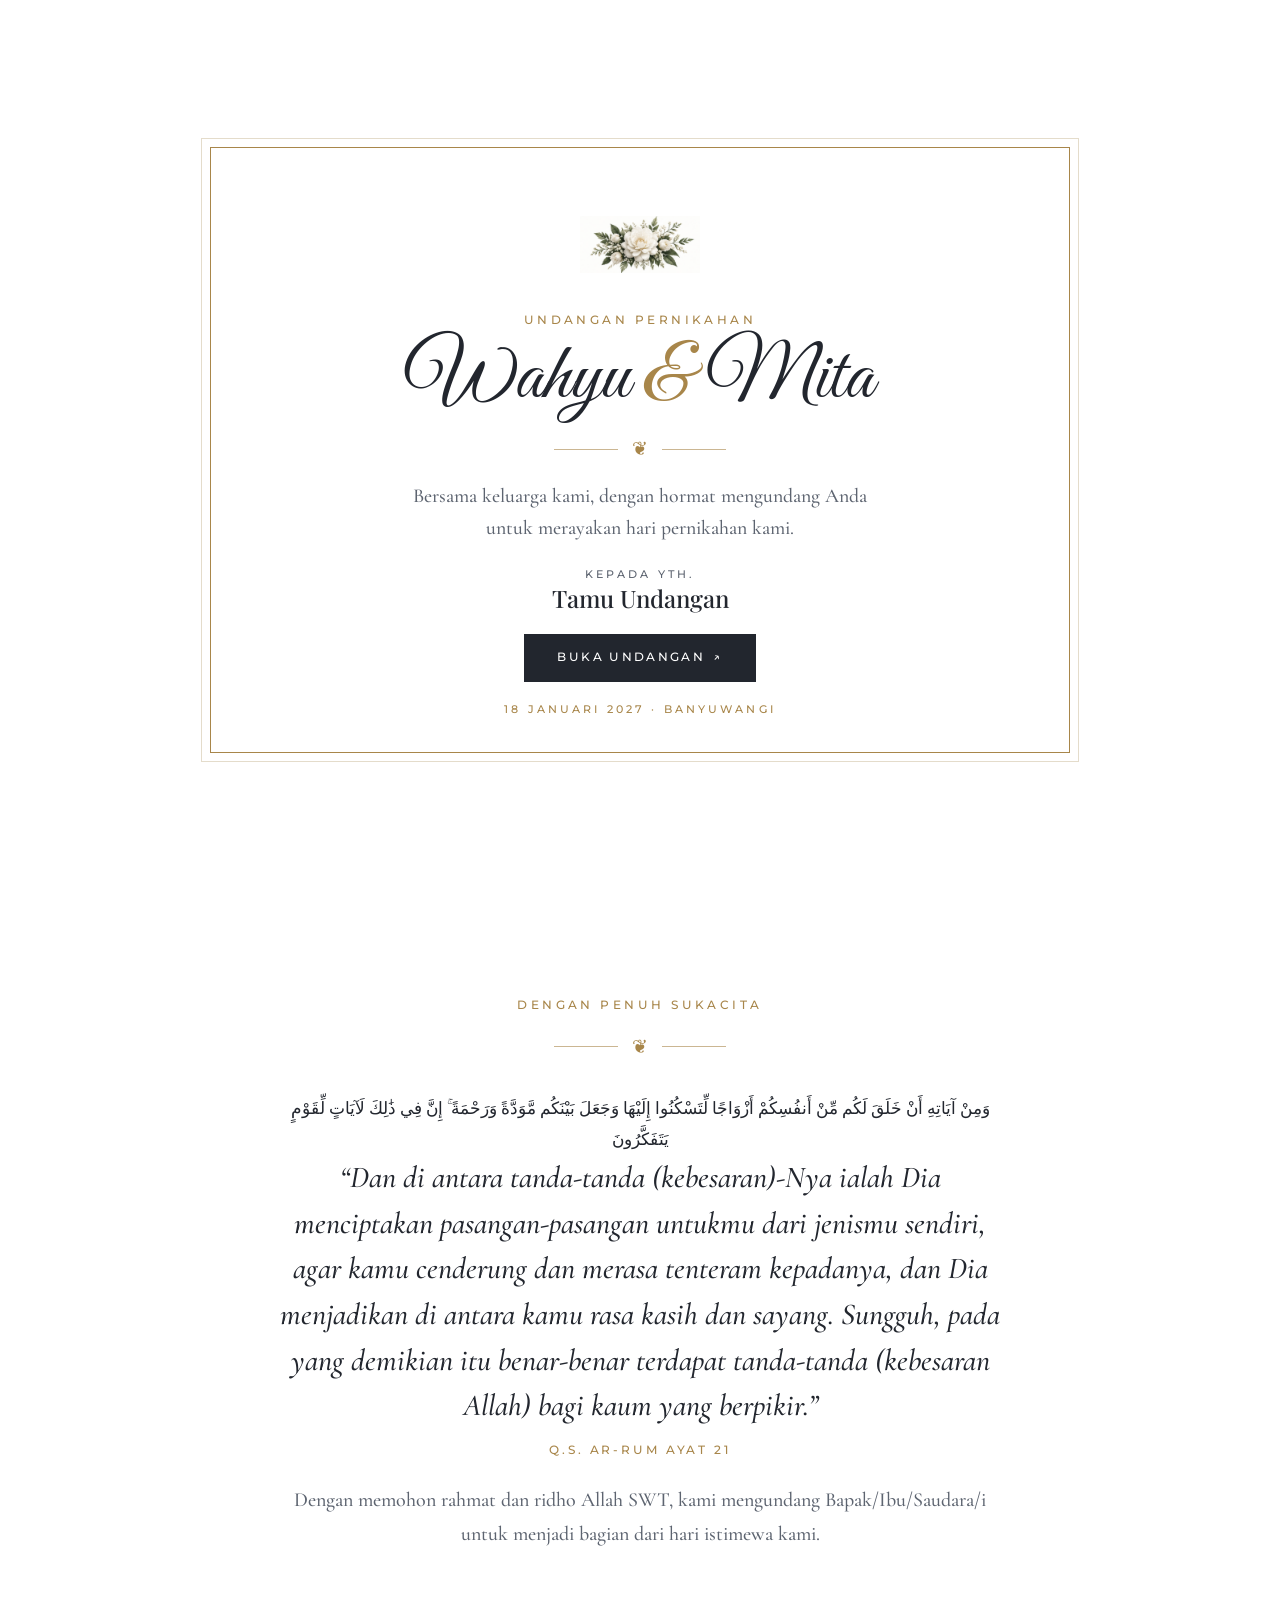
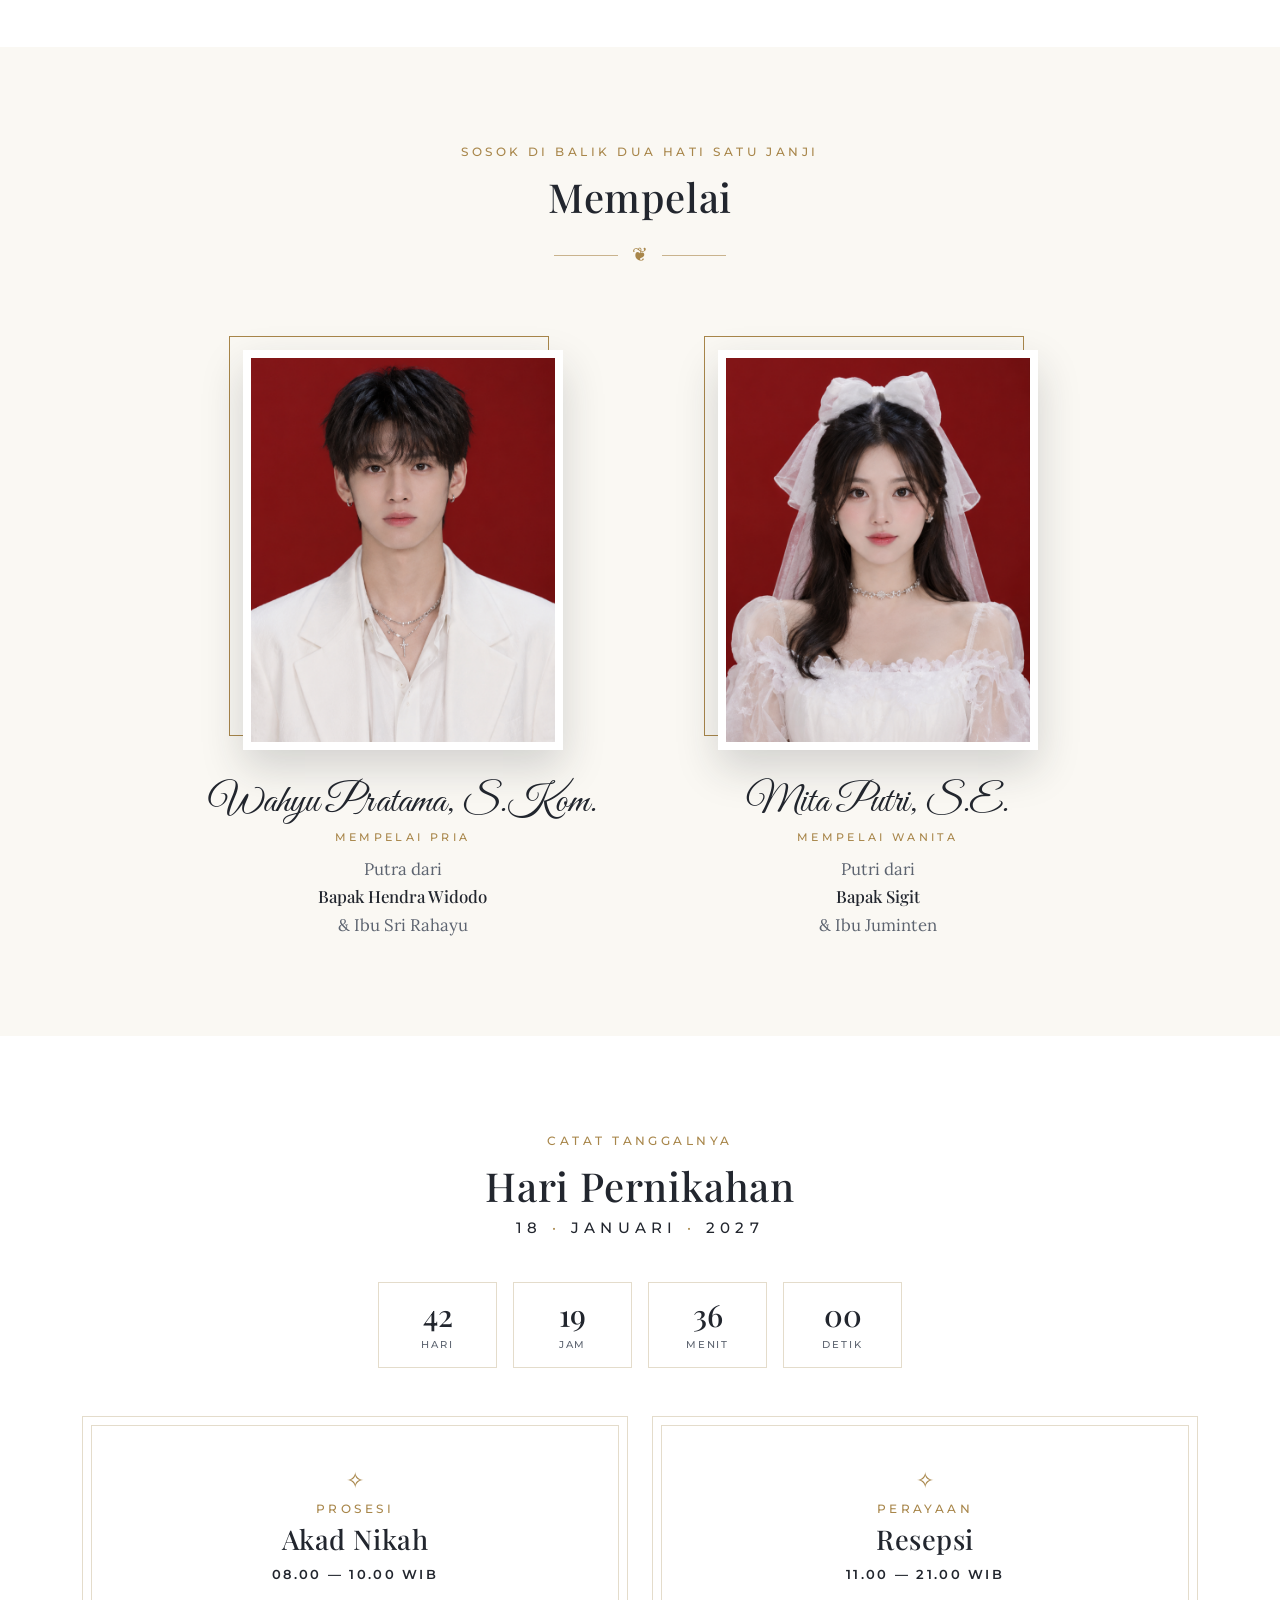
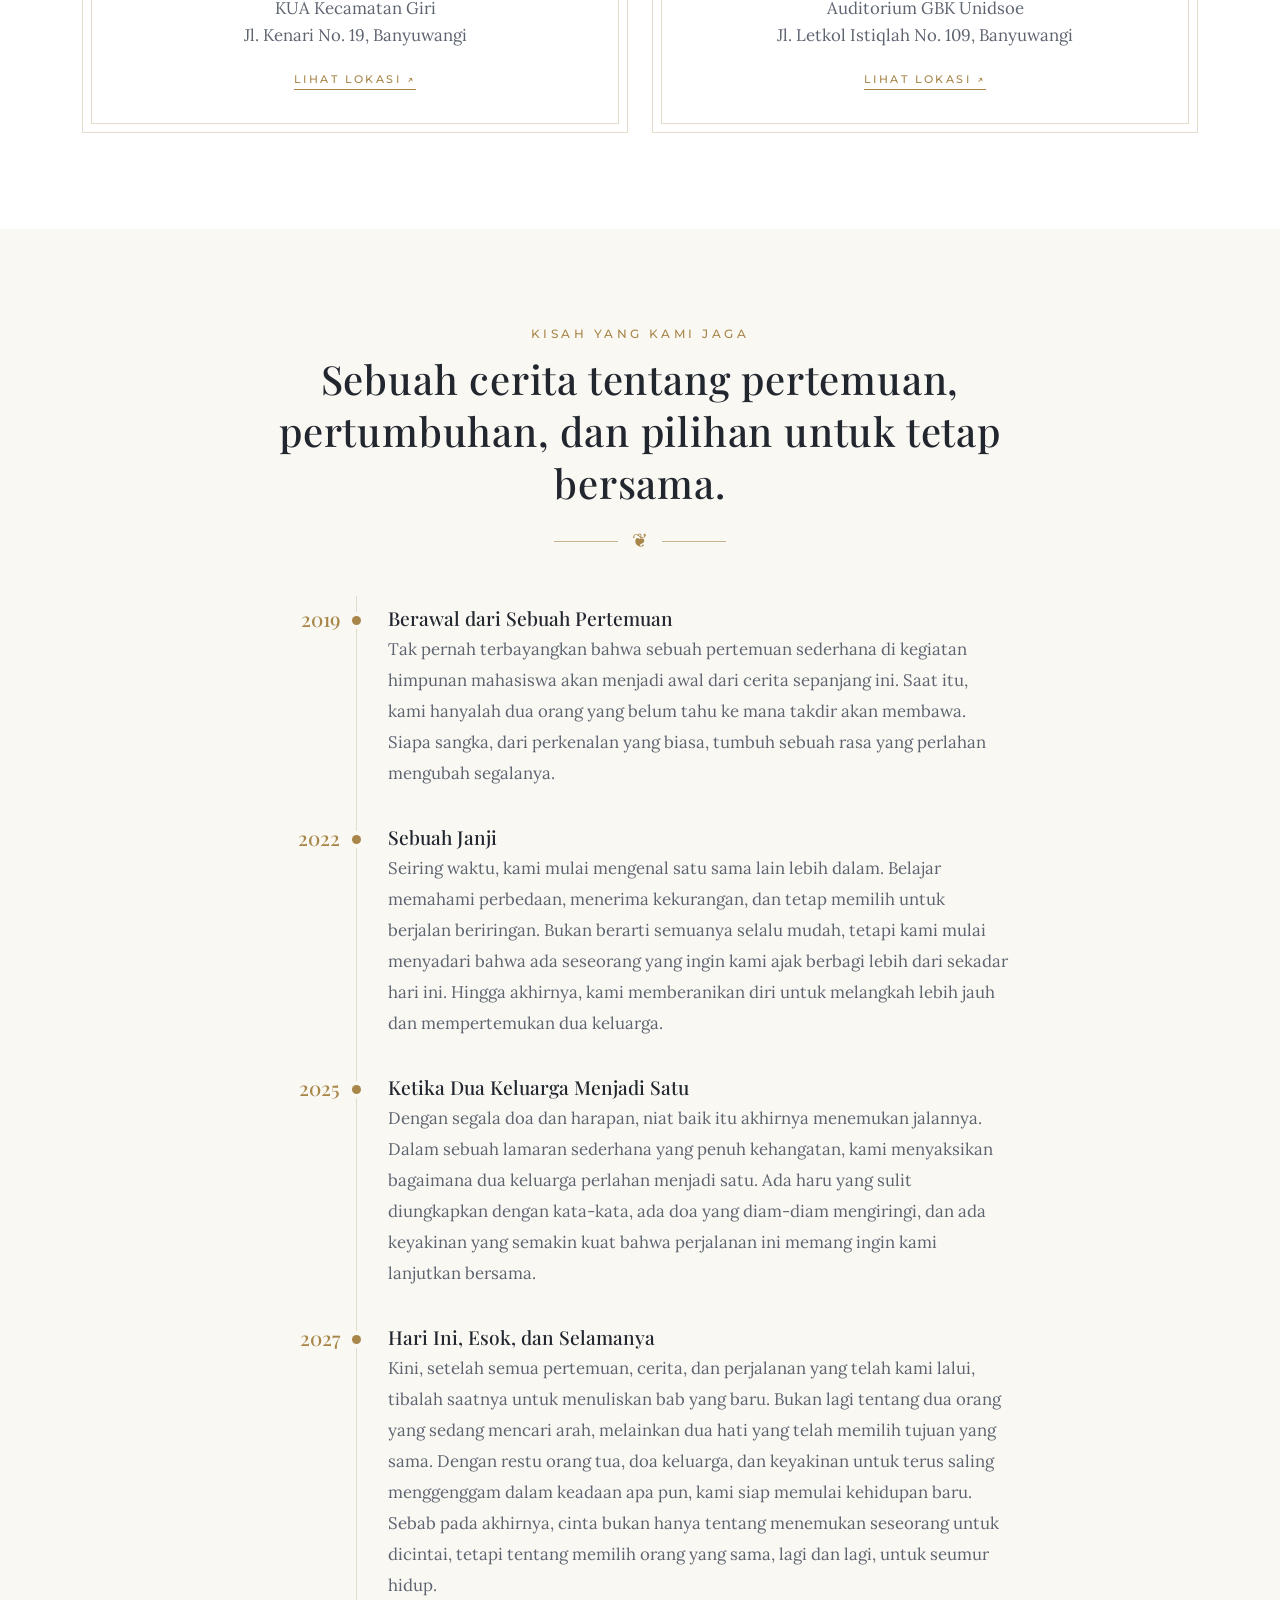
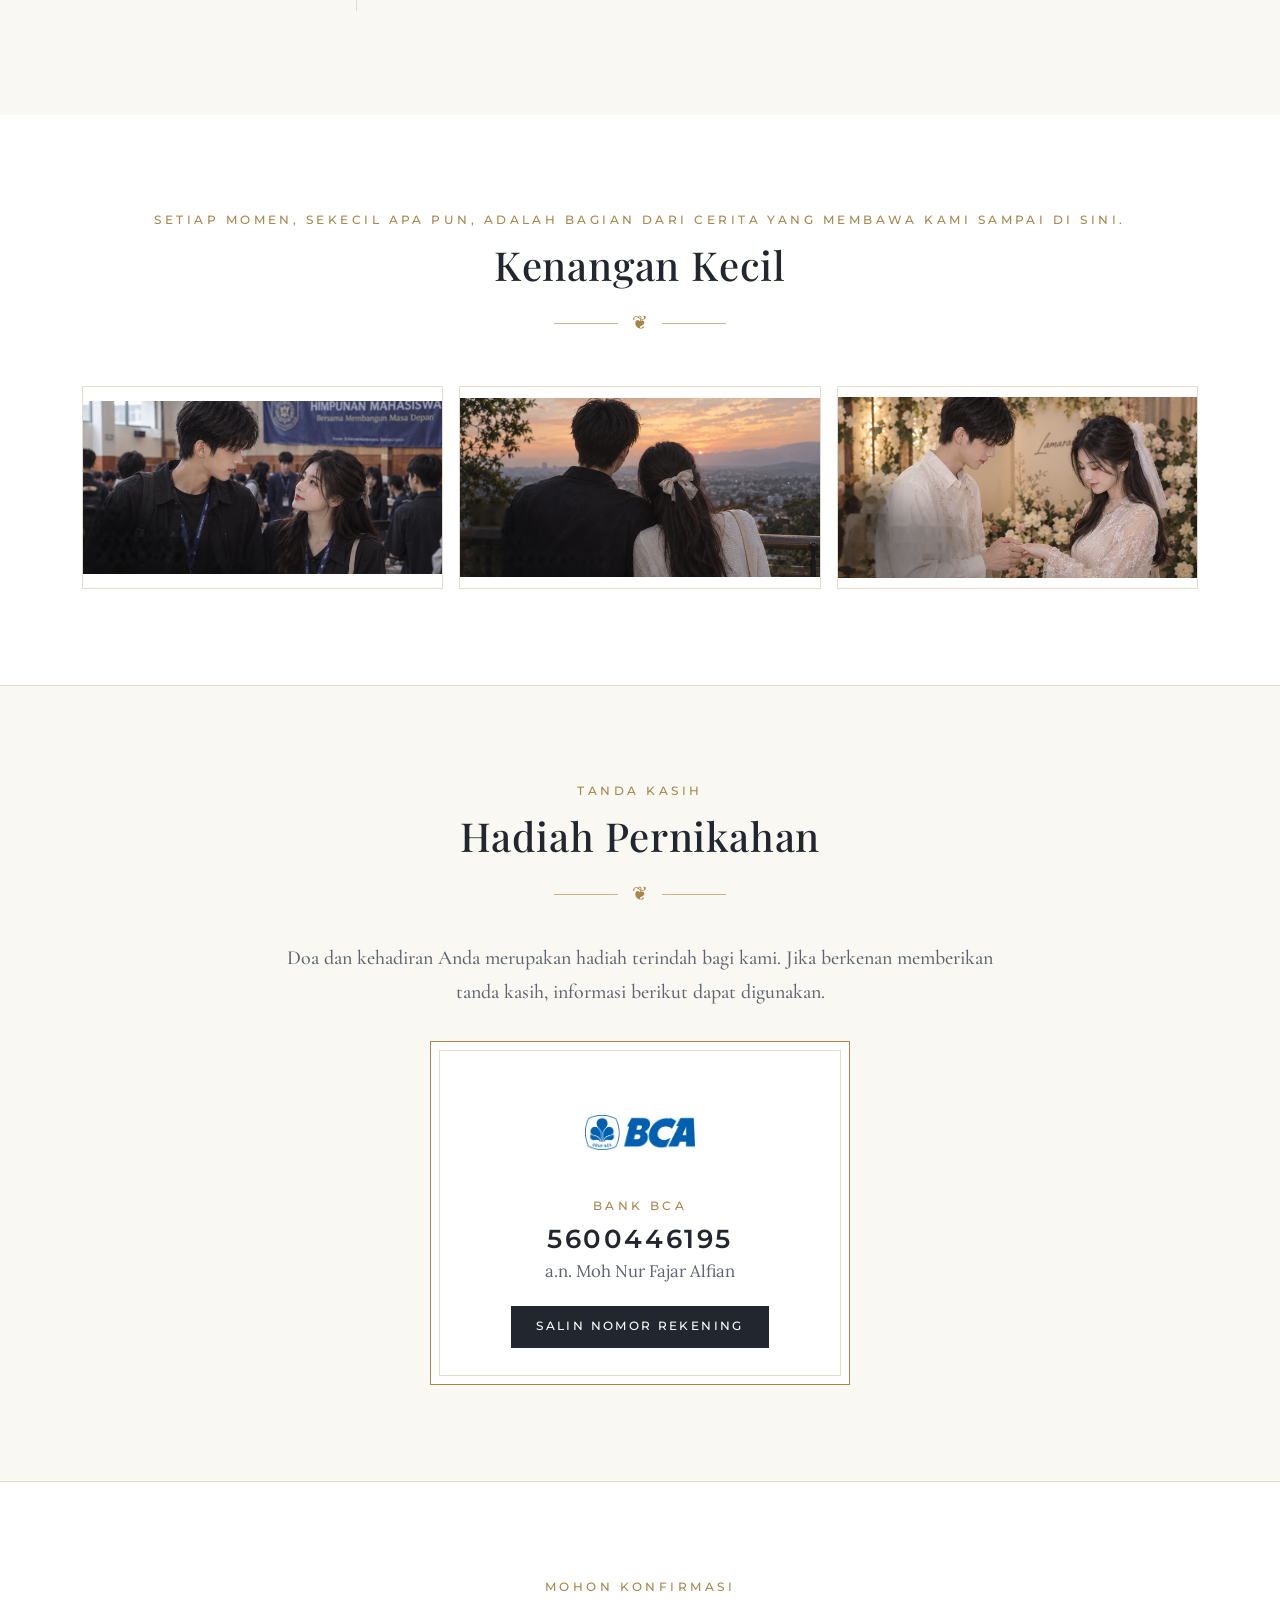
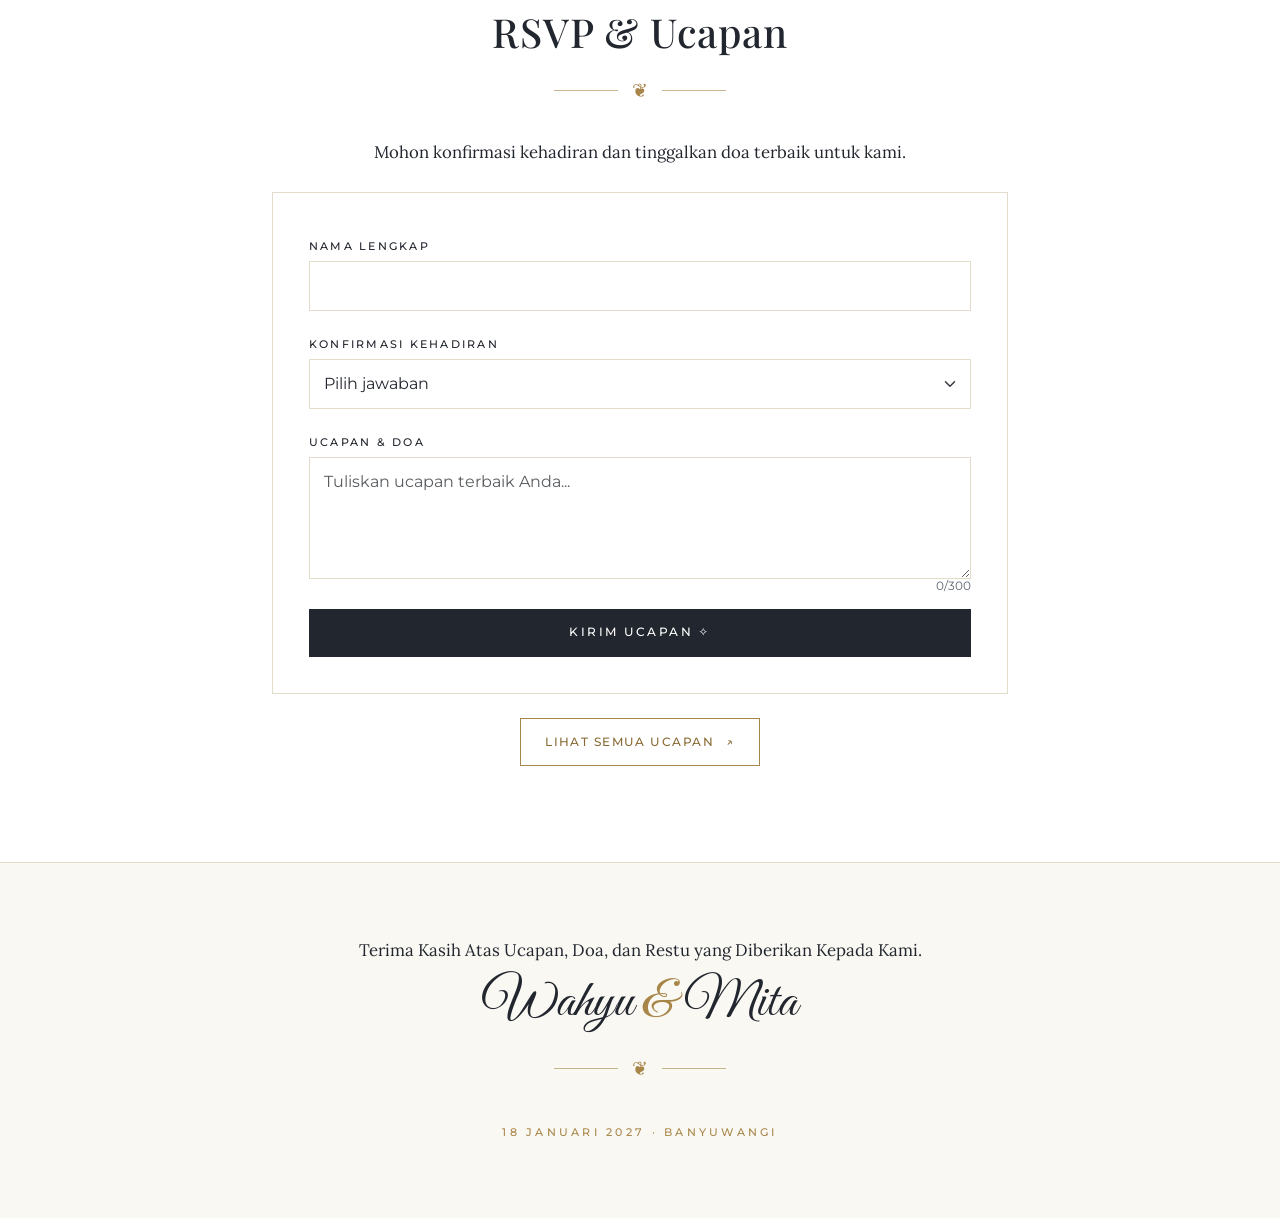
==== index.html @ 5e2cc5a4 "Add files via upload" ====
<!doctype html>
<html lang="id">
<head>
  <meta charset="utf-8">
  <meta name="viewport" content="width=device-width, initial-scale=1">
  <meta name="theme-color" content="#ffffff">
  <title>Wahyu &amp; Mita — Undangan Pernikahan</title>
  <meta name="description" content="Undangan pernikahan Wahyu dan Mita, 18 Januari 2027 di Banyuwangi. Dengan sentuhan klasik yang hangat.">
  <meta property="og:type" content="website">
  <meta property="og:title" content="Wahyu &amp; Mita — Undangan Pernikahan">
  <meta property="og:description" content="Kami mengundang Anda untuk merayakan hari pernikahan kami pada 18 Januari 2027.">
  <meta property="og:image" content="assets/logo-wm.jpg">
  <link rel="icon" href="assets/logo-wm.jpg">
  <link href="https://cdn.jsdelivr.net/npm/bootstrap@5.3.3/dist/css/bootstrap.min.css" rel="stylesheet">
  <link rel="stylesheet" href="css/style.css">
</head>

<body class="is-locked" data-bs-spy="scroll" data-bs-target="#mainNav" data-bs-root-margin="-45% 0px -50% 0px" data-bs-smooth-scroll="true" tabindex="0">
  <section id="cover" class="cover" aria-label="Sampul undangan">
    <div class="cover-frame">
      <img class="logo logo-lg" src="assets/bunga.png" alt="Logo Wahyu &amp; Mita" width="200" height="200">
      <p class="eyebrow">Undangan Pernikahan</p>
      <h1 class="names cover-names">Wahyu <span>&amp;</span> Mita</h1>
      <div class="ornament" aria-hidden="true"><span></span>❦<span></span></div>
      <p class="cover-copy">Bersama keluarga kami, dengan hormat mengundang Anda<br>untuk merayakan hari pernikahan kami.</p>
      <p class="guest-label">Kepada Yth.</p>
      <p id="guestName" class="guest-name">Tamu Undangan</p>
      <button id="openBtn" class="btn btn-wm" type="button">Buka Undangan <span aria-hidden="true">↗</span></button>
      <p class="cover-date">18 JANUARI 2027 · BANYUWANGI</p>
    </div>
  </section>

  <nav id="mainNav" class="navbar navbar-expand-lg fixed-top wm-nav" aria-label="Navigasi utama">
    <div class="container">
      <a class="navbar-brand" href="#hero" aria-label="Kembali ke atas">
        <img class="logo logo-sm" src="assets/logo-wm.jpg" alt="Logo WM" width="48" height="48">
      </a>
      <button class="navbar-toggler" type="button" data-bs-toggle="collapse" data-bs-target="#navLinks" aria-controls="navLinks" aria-expanded="false" aria-label="Buka navigasi">
        <span class="navbar-toggler-icon"></span>
      </button>
      <div id="navLinks" class="collapse navbar-collapse">
        <ul class="navbar-nav ms-auto">
          <li class="nav-item"><a class="nav-link" href="#couple">Mempelai</a></li>
          <li class="nav-item"><a class="nav-link" href="#details">Acara</a></li>
          <li class="nav-item"><a class="nav-link" href="#story">Kisah Kami</a></li>
          <li class="nav-item"><a class="nav-link" href="#gallery">Galeri</a></li>
          <li class="nav-item"><a class="nav-link" href="#gift">Hadiah</a></li>
          <li class="nav-item"><a class="nav-link" href="#rsvp">RSVP & Ucapan</a></li>
        </ul>
      </div>
    </div>
  </nav>

  <header id="hero" class="hero">
    <div class="container text-center hero-inner">
      <img class="logo logo-lg" src="assets/bunga.png" alt="Logo Wahyu &amp; Mita" width="200" height="200">
      <p class="eyebrow mt-3">Undangan Pernikahan</p>
      <h1 class="names hero-names">Wahyu  <span>&amp;</span>    Mita</h1>
      <p class="hero-sub">Dua hati satu janji saling menjaga sampai akhir nanti.</p>
      <p class="hero-date">SENIN, 18 JANUARI 2027 <span>·</span> BANYUWANGI, JAWA TIMUR</p>
      <a class="btn btn-wm-outline" href="#details">Lihat Detail Acara</a>
    </div>
  </header>

  <main>
    <section class="section text-center" aria-labelledby="introTitle">
      <div class="container container-narrow reveal">
        <p id="introTitle" class="eyebrow">Dengan Penuh Sukacita</p>
        <div class="ornament" aria-hidden="true"><span></span>❦<span></span></div>
        <p class="quote-ar" lang="ar" dir="rtl">وَمِنْ آيَاتِهِ أَنْ خَلَقَ لَكُم مِّنْ أَنفُسِكُمْ أَزْوَاجًا لِّتَسْكُنُوا إِلَيْهَا وَجَعَلَ بَيْنَكُم مَّوَدَّةً وَرَحْمَةً ۚ إِنَّ فِي ذَٰلِكَ لَآيَاتٍ لِّقَوْمٍ يَتَفَكَّرُونَ</p>
        <blockquote class="quote quote-long">“Dan di antara tanda-tanda (kebesaran)-Nya ialah Dia menciptakan pasangan-pasangan untukmu dari jenismu sendiri, agar kamu cenderung dan merasa tenteram kepadanya, dan Dia menjadikan di antara kamu rasa kasih dan sayang. Sungguh, pada yang demikian itu benar-benar terdapat tanda-tanda (kebesaran Allah) bagi kaum yang berpikir.”</blockquote>
        <p class="quote-ref">Q.S. AR-RUM AYAT 21</p>
        <p class="intro-copy">Dengan memohon rahmat dan ridho Allah SWT, kami mengundang Bapak/Ibu/Saudara/i untuk menjadi bagian dari hari istimewa kami.</p>
      </div>
    </section>

    <section id="couple" class="section section-paper text-center">
      <div class="container reveal">
        <p class="eyebrow">Sosok di Balik Dua Hati Satu Janji</p>
        <h2 class="title">Mempelai</h2>
        <div class="ornament" aria-hidden="true"><span></span>❦<span></span></div>

        <div class="row justify-content-center align-items-center gy-5 mt-2">
          <div class="col-12 col-md-5">
            <figure class="portrait-wrap">
              <img class="portrait" src="assets/wahyu.png" alt="Foto Wahyu Pratama, mempelai pria" loading="lazy" width="320" height="400">
            </figure>
            <h3 class="names person-name">Wahyu Pratama, S.Kom.</h3>
            <p class="person-role">MEMPELAI PRIA</p>
            <p class="family">Putra dari<br><strong>Bapak Hendra Widodo</strong><br>&amp; Ibu Sri Rahayu</p>
          </div>

          <div class="col-12 col-md-5">
            <figure class="portrait-wrap">
              <img class="portrait" src="assets/mita.png" alt="Foto Mita Putri, mempelai wanita" loading="lazy" width="320" height="400">
            </figure>
            <h3 class="names person-name">Mita Putri, S.E.</h3>
            <p class="person-role">MEMPELAI WANITA</p>
            <p class="family">Putri dari<br><strong>Bapak Sigit</strong><br>&amp; Ibu Juminten</p>
          </div>
        </div>
      </div>
    </section>

    <section id="details" class="section text-center">
      <div class="container reveal">
        <p class="eyebrow">Catat Tanggalnya</p>
        <h2 class="title">Hari Pernikahan</h2>
        <p class="date-display">18 <span>·</span> JANUARI <span>·</span> 2027</p>

        <div class="row row-cols-4 g-2 g-md-3 countdown justify-content-center" role="timer" aria-label="Hitung mundur menuju acara">
          <div class="col"><div class="count-box"><b id="d">00</b><small>HARI</small></div></div>
          <div class="col"><div class="count-box"><b id="h">00</b><small>JAM</small></div></div>
          <div class="col"><div class="count-box"><b id="m">00</b><small>MENIT</small></div></div>
          <div class="col"><div class="count-box"><b id="s">00</b><small>DETIK</small></div></div>
        </div>
        <p id="countdownMsg" class="count-msg" hidden>Hari bahagia telah tiba ✧</p>

        <div class="row g-4 justify-content-center mt-4">
          <div class="col-12 col-md-6">
            <article class="card h-100 event-card">
              <div class="card-body d-flex flex-column align-items-center">
                <div class="event-icon" aria-hidden="true">✧</div>
                <p class="eyebrow">Prosesi</p>
                <h3 class="event-title">Akad Nikah</h3>
                <p class="event-time">08.00 — 10.00 WIB</p>
                <p class="event-place">KUA Kecamatan Giri<br>Jl. Kenari No. 19, Banyuwangi</p>
                <a class="text-link mt-auto" target="_blank" rel="noopener noreferrer" href="https://www.google.com/maps/search/?api=1&query=KUA+Kecamatan+Giri+Banyuwangi">LIHAT LOKASI ↗</a>
              </div>
            </article>
          </div>
          <div class="col-12 col-md-6">
            <article class="card h-100 event-card">
              <div class="card-body d-flex flex-column align-items-center">
                <div class="event-icon" aria-hidden="true">✧</div>
                <p class="eyebrow">Perayaan</p>
                <h3 class="event-title">Resepsi</h3>
                <p class="event-time">11.00 — 21.00 WIB</p>
                <p class="event-place">Auditorium GBK Unidsoe<br>Jl. Letkol Istiqlah No. 109, Banyuwangi</p>
                <a class="text-link mt-auto" target="_blank" rel="noopener noreferrer" href="https://www.google.com/maps/search/?api=1&query=Auditorium+GBK+Unidsoe+Banyuwangi">LIHAT LOKASI ↗</a>
              </div>
            </article>
          </div>
        </div>
      </div>
    </section>

    <section id="story" class="section section-paper">
      <div class="container container-narrow reveal">
        <div class="text-center">
          <p class="eyebrow">Kisah yang Kami Jaga</p>
          <h2 class="title">Sebuah cerita tentang pertemuan, pertumbuhan, dan pilihan untuk tetap bersama.</h2>
          <div class="ornament" aria-hidden="true"><span></span>❦<span></span></div>
        </div>
        <ol class="story-line list-unstyled">
          <li class="story-item"><span class="story-year">2019</span><div><h3>Berawal dari Sebuah Pertemuan</h3><p>Tak pernah terbayangkan bahwa sebuah pertemuan sederhana di kegiatan himpunan mahasiswa akan menjadi awal
                                                                                                        dari cerita sepanjang ini. Saat itu, kami hanyalah dua orang yang belum tahu ke mana takdir akan membawa. 
                                                                                                        Siapa sangka, dari perkenalan yang biasa, tumbuh sebuah rasa yang perlahan mengubah segalanya.</p></div></li>
          <li class="story-item"><span class="story-year">2022</span><div><h3>Sebuah Janji</h3><p>Seiring waktu, kami mulai mengenal satu sama lain lebih dalam. Belajar memahami perbedaan, menerima kekurangan, dan tetap
                                                                                                        memilih untuk berjalan beriringan. Bukan berarti semuanya selalu mudah, tetapi kami mulai menyadari bahwa ada
                                                                                                        seseorang yang ingin kami ajak berbagi lebih dari sekadar hari ini. Hingga akhirnya, kami memberanikan diri untuk
                                                                                                        melangkah lebih jauh dan mempertemukan dua keluarga.</p></div></li>
          <li class="story-item"><span class="story-year">2025</span><div><h3>Ketika Dua Keluarga Menjadi Satu</h3><p>Dengan segala doa dan harapan, niat baik itu akhirnya menemukan jalannya. Dalam sebuah lamaran sederhana yang
                                                                                                        penuh kehangatan, kami menyaksikan bagaimana dua keluarga perlahan menjadi satu. Ada haru yang sulit diungkapkan dengan
                                                                                                        kata-kata, ada doa yang diam-diam mengiringi, dan ada keyakinan yang semakin kuat bahwa perjalanan ini memang ingin kami lanjutkan bersama.</p></div></li>
          <li class="story-item"><span class="story-year">2027</span><div><h3>Hari Ini, Esok, dan Selamanya</h3><p>Kini, setelah semua pertemuan, cerita, dan perjalanan yang telah kami lalui, tibalah saatnya untuk menuliskan bab yang baru.
                                                                                                        Bukan lagi tentang dua orang yang sedang mencari arah, melainkan dua hati yang telah memilih tujuan yang sama. Dengan restu
                                                                                                        orang tua, doa keluarga, dan keyakinan untuk terus saling menggenggam dalam keadaan apa pun, kami siap memulai kehidupan baru.
                                                                                                        Sebab pada akhirnya, cinta bukan hanya tentang menemukan seseorang untuk dicintai, tetapi tentang memilih orang yang sama, lagi dan lagi,
                                                                                                        untuk seumur hidup.</p></div></li>
        </ol>
      </div>
    </section>

    <section id="gallery" class="section text-center">
      <div class="container reveal">
        <p class="eyebrow">Setiap momen, sekecil apa pun, adalah bagian dari cerita yang membawa kami sampai di sini.</p>
        <h2 class="title">Kenangan Kecil</h2>
        <div class="ornament" aria-hidden="true"><span></span>❦<span></span></div>
        <div class="row g-3 mt-2">
          <div class="col-6 col-md-4">
            <button class="gallery-item" type="button" data-full="assets/galeri-1.jpg" data-alt="Awal pertemuan">
              <img src="assets/pertemuan.png" alt="Awal pertemuan" loading="lazy" width="400" height="500">
            </button>
          </div>
          <div class="col-6 col-md-4">
            <button class="gallery-item" type="button" data-full="assets/galeri-2.jpg" data-alt="Satu janji">
              <img src="assets/janji.png" alt="Satu janji" loading="lazy" width="400" height="500">
            </button>
          </div>
          <div class="col-12 col-md-4">
            <button class="gallery-item gallery-wide" type="button" data-full="assets/galeri-3.jpg" data-alt="Pernikahan">
              <img src="assets/pernikahan.png" alt="Pernikahan" loading="lazy" width="400" height="500">
            </button>
          </div>
        </div>
      </div>
    </section>

    <section id="gift" class="section section-paper section-bordered text-center">
      <div class="container container-narrow reveal">
        <p class="eyebrow">Tanda Kasih</p>
        <h2 class="title">Hadiah Pernikahan</h2>
        <div class="ornament" aria-hidden="true"><span></span>❦<span></span></div>
        <p class="gift-copy">Doa dan kehadiran Anda merupakan hadiah terindah bagi kami. Jika berkenan memberikan tanda kasih, informasi berikut dapat digunakan.</p>
        <div class="gift-card">
          <img class="logo logo-md" src="assets/logobca.webp" alt="" width="110" height="110">
          <p class="eyebrow">BANK BCA</p>
          <p class="account-number" id="rek">5600446195</p>
          <p class="account-owner">a.n. Moh Nur Fajar Alfian</p>
          <button class="btn btn-wm btn-sm" id="copyBtn" type="button">Salin Nomor Rekening</button>
        </div>
      </div>
    </section>

    <section id="rsvp" class="section">
      <div class="container container-narrow reveal">
        <div class="text-center">
          <p class="eyebrow">Mohon Konfirmasi</p>
          <h2 class="title">RSVP <span>&amp;</span> Ucapan</h2>
          <div class="ornament" aria-hidden="true"><span></span>❦<span></span></div>
          <p>Mohon konfirmasi kehadiran dan tinggalkan doa terbaik untuk kami.</p>
        </div>

        <form id="rsvpForm" class="rsvp-form needs-validation mt-4" novalidate>
          <div class="mb-3">
            <label for="nama" class="form-label">Nama lengkap</label>
            <input type="text" id="nama" class="form-control" required maxlength="60" autocomplete="name">
            <div class="invalid-feedback">Nama wajib diisi.</div>
          </div>
          <div class="mb-3">
            <label for="hadir" class="form-label">Konfirmasi kehadiran</label>
            <select id="hadir" class="form-select" required>
              <option value="">Pilih jawaban</option>
              <option>Hadir</option>
              <option>Belum dapat hadir</option>
            </select>
            <div class="invalid-feedback">Silakan pilih konfirmasi kehadiran.</div>
          </div>
          <div class="mb-3">
            <label for="pesan" class="form-label">Ucapan &amp; doa</label>
            <textarea id="pesan" class="form-control" rows="4" required maxlength="300" placeholder="Tuliskan ucapan terbaik Anda..."></textarea>
            <div class="d-flex justify-content-between">
              <div class="invalid-feedback">Ucapan wajib diisi.</div>
              <small class="char-count ms-auto"><span id="charNow">0</span>/300</small>
            </div>
          </div>
          <button class="btn btn-wm w-100" type="submit">Kirim Ucapan ✧</button>
        </form>
        <div class="text-center mt-4">
          <a href="ucapan.html" class="guestbook-link">
            Lihat Semua Ucapan <span aria-hidden="true">↗</span>
          </a>
        </div>
      </div>
    </section>
  </main>

  <footer class="site-footer text-center">
    <p>Terima Kasih Atas Ucapan, Doa, dan Restu yang Diberikan Kepada Kami.</p>
    <h2 class="names footer-names">Wahyu  <span>&amp;</span> Mita</h2>
    <div class="ornament" aria-hidden="true"><span></span>❦<span></span></div>
    <small>18 JANUARI 2027 · BANYUWANGI</small>
  </footer>

  <div class="modal fade" id="lightbox" tabindex="-1" aria-label="Pratinjau foto" aria-hidden="true">
    <div class="modal-dialog modal-dialog-centered modal-lg">
      <div class="modal-content lightbox-content">
        <button type="button" class="btn-close btn-close-white lightbox-close" data-bs-dismiss="modal" aria-label="Tutup"></button>
        <img id="lightboxImg" src="" alt="">
      </div>
    </div>
  </div>

  <div class="toast-container position-fixed bottom-0 start-50 translate-middle-x p-3">
    <div id="toast" class="toast wm-toast" role="status" aria-live="polite" aria-atomic="true">
      <div class="toast-body text-center" id="toastMsg"></div>
    </div>
  </div>

  <button id="musicBtn" class="music-button" type="button" aria-label="Putar atau jeda musik" hidden>♫</button>
  <audio id="bgm" loop preload="none" src="assets/musicc.mp3"></audio>

  <script src="https://cdn.jsdelivr.net/npm/bootstrap@5.3.3/dist/js/bootstrap.bundle.min.js"></script>
  <script src="js/script.js"></script>
</body>
</html>
---- css/style.css ----
@import url('https://fonts.googleapis.com/css2?family=Cormorant+Garamond:ital,wght@0,400;0,500;1,500&family=Great+Vibes&family=Lora:ital,wght@0,400;0,500;1,500&family=Montserrat:wght@400;500;600&family=Playfair+Display:wght@400;500;600&display=swap');

:root {
  --wm-ink: #22262e;
  --wm-muted: #5d6470;
  --wm-gold: #a8864a;
  --wm-gold-dark: #8a6b36;
  --wm-paper: #faf8f3;
  --wm-line: #e4dccb;

  --font-name: 'Great Vibes', 'Snell Roundhand', 'Apple Chancery', 'Brush Script MT', cursive;      
  --font-display: 'Playfair Display', Georgia, serif;          
  --font-accent: 'Cormorant Garamond', Georgia, serif;         
  --font-body: 'Lora', Georgia, 'Times New Roman', serif;        
  --font-label: 'Montserrat', system-ui, sans-serif;             

  --nav-h: 68px;

  --bs-body-font-family: var(--font-body);
  --bs-body-font-size: 1.05rem;
  --bs-body-line-height: 1.85;
  --bs-body-color: var(--wm-ink);
  --bs-body-bg: #fff;
  --bs-border-color: var(--wm-line);
  --bs-link-color: var(--wm-gold-dark);
  --bs-link-hover-color: var(--wm-ink);
}

html { scroll-padding-top: var(--nav-h); -webkit-text-size-adjust: 100%; }
body.is-locked { overflow: hidden; }
img { max-width: 100%; height: auto; }
h1, h2, h3, p { margin-bottom: 0; }
:focus-visible { outline: 2px solid var(--wm-gold); outline-offset: 3px; }

.container-narrow { max-width: 760px; }
.section { padding: 6rem 0; }
.section-paper { background: var(--wm-paper); }
.section-bordered { border-top: 1px solid var(--wm-line); border-bottom: 1px solid var(--wm-line); }

.eyebrow {
  font: 500 .72rem/1.6 var(--font-label);
  letter-spacing: .3em;
  text-transform: uppercase;
  color: var(--wm-gold);
}
.names { font-family: var(--font-name); font-weight: 400; line-height: 1.2; letter-spacing: 0; }
.names span { color: var(--wm-gold); }
.title {
  font: 500 clamp(1.8rem, 4.4vw, 2.5rem)/1.3 var(--font-display);
  letter-spacing: .02em;
  color: var(--wm-ink);
  margin: .6rem 0 .4rem;
}
.quote {
  font: italic 500 clamp(1.45rem, 3.4vw, 1.9rem)/1.5 var(--font-accent);
  color: var(--wm-ink);
  margin: 0;
}
.quote-ref { margin-top: .9rem; font: 500 .72rem var(--font-label); letter-spacing: .25em; color: var(--wm-gold); }
.intro-copy, .gift-copy { font: 500 1.25rem/1.7 var(--font-accent); color: var(--wm-muted); margin-top: 1.6rem; }
.gift-copy { margin-top: 0; }
.note, .form-note { margin-top: 1.25rem; font: 400 .76rem/1.7 var(--font-label); color: var(--wm-muted); }

.ornament { display: flex; align-items: center; justify-content: center; gap: 14px; margin: .9rem auto 1.8rem; color: var(--wm-gold); font-size: 1.2rem; }
.ornament span { width: 64px; height: 1px; background: currentColor; opacity: .6; }

.logo { display: inline-block; mix-blend-mode: multiply; object-fit: contain; }
.logo-sm { width: 48px; height: 48px; }
.logo-md { width: 110px; height: 110px; margin-bottom: .6rem; }
.logo-lg { width: 150px; height: 150px; }

.btn-wm, .btn-wm-outline {
  --bs-btn-padding-x: 2rem;
  --bs-btn-border-radius: 0;
  --bs-btn-focus-shadow-rgb: 168, 134, 74;
  min-height: 48px;
  display: inline-flex; align-items: center; justify-content: center; gap: .5rem;
  font: 500 .74rem/1 var(--font-label);
  letter-spacing: .2em;
  text-transform: uppercase;
  transition: background-color .25s, color .25s, border-color .25s;
}
.btn-wm { --bs-btn-color: #fff; --bs-btn-bg: var(--wm-ink); --bs-btn-border-color: var(--wm-ink);
  --bs-btn-hover-color: #fff; --bs-btn-hover-bg: var(--wm-gold); --bs-btn-hover-border-color: var(--wm-gold);
  --bs-btn-active-color: #fff; --bs-btn-active-bg: var(--wm-gold-dark); --bs-btn-active-border-color: var(--wm-gold-dark); }
.btn-wm-outline { --bs-btn-color: var(--wm-ink); --bs-btn-bg: transparent; --bs-btn-border-color: var(--wm-ink);
  --bs-btn-hover-color: #fff; --bs-btn-hover-bg: var(--wm-ink); --bs-btn-hover-border-color: var(--wm-ink);
  --bs-btn-active-color: #fff; --bs-btn-active-bg: var(--wm-ink); --bs-btn-active-border-color: var(--wm-ink); }
.btn-wm.btn-sm { min-height: 42px; --bs-btn-padding-x: 1.5rem; }

.text-link {
  font: 500 .7rem var(--font-label); letter-spacing: .22em; text-decoration: none;
  color: var(--wm-gold); border-bottom: 1px solid var(--wm-gold); padding-bottom: 3px;
  transition: color .2s, border-color .2s;
}
.text-link:hover { color: var(--wm-ink); border-color: var(--wm-ink); }

.cover {
  position: fixed; inset: 0; z-index: 2000;
  display: flex; padding: 1.25rem;
  overflow-y: auto; background: #fff; text-align: center;
  transition: transform .9s cubic-bezier(.7, 0, .2, 1), opacity .9s;
}
.cover.is-hidden { transform: translateY(-100%); opacity: 0; pointer-events: none; }
.cover-frame {
  width: 100%; max-width: 860px; margin: auto;           /* margin:auto = selalu di tengah & tidak terpotong */
  padding: clamp(1.4rem, 4vh, 2.6rem) clamp(1.25rem, 5vw, 3.5rem);
  border: 1px solid var(--wm-gold); outline: 1px solid var(--wm-line); outline-offset: 8px;
}
.cover .logo-lg { width: clamp(84px, 15vh, 120px); height: clamp(84px, 15vh, 120px); margin-bottom: .2rem; }
.cover .eyebrow { margin-top: .2rem; }
.cover-names { font-size: clamp(2.9rem, min(11vw, 12vh), 5rem); margin: .1rem 0; white-space: nowrap; }
.cover .ornament { margin: .3rem auto .8rem; }
.cover-copy { font: 500 clamp(1.05rem, 2.2vh, 1.25rem)/1.65 var(--font-accent); color: var(--wm-muted); max-width: 640px; margin: 0 auto; }
.guest-label { margin-top: clamp(.9rem, 2.4vh, 1.6rem); font: 500 .68rem var(--font-label); letter-spacing: .28em; text-transform: uppercase; color: var(--wm-muted); }
.guest-name { font: 500 clamp(1.25rem, 3vh, 1.5rem)/1.4 var(--font-display); margin: .1rem 0 clamp(.8rem, 2vh, 1.2rem); word-break: break-word; }
.cover-date { margin-top: clamp(.9rem, 2.2vh, 1.4rem); font: 500 .7rem var(--font-label); letter-spacing: .28em; color: var(--wm-gold); }
@media (max-width: 480px) { .cover-names { white-space: normal; } }

.wm-nav {
  --bs-navbar-padding-y: 0;
  height: var(--nav-h);
  background: rgba(255, 255, 255, .96);
  backdrop-filter: blur(8px);
  border-bottom: 1px solid var(--wm-line);
  transition: box-shadow .3s;
}
.wm-nav.is-scrolled { box-shadow: 0 6px 20px rgba(34, 38, 46, .08); }
.wm-nav .container { height: 100%; }
.wm-nav .navbar-toggler { border-color: var(--wm-line); border-radius: 0; padding: .4rem .6rem; }
.wm-nav .navbar-toggler:focus { box-shadow: 0 0 0 .2rem rgba(168, 134, 74, .3); }
.wm-nav .nav-link {
  font: 500 .7rem var(--font-label); letter-spacing: .2em; text-transform: uppercase;
  color: var(--wm-ink); padding: .5rem 1rem; position: relative;
}
.wm-nav .nav-link:hover, .wm-nav .nav-link.active { color: var(--wm-gold); }
@media (min-width: 992px) {
  .wm-nav .nav-link::after { content: ""; position: absolute; left: 1rem; right: 1rem; bottom: .25rem; height: 1px; background: var(--wm-gold); transform: scaleX(0); transition: transform .3s; }
  .wm-nav .nav-link.active::after, .wm-nav .nav-link:hover::after { transform: scaleX(1); }
}
@media (max-width: 991.98px) {
  .wm-nav .navbar-collapse { position: absolute; top: var(--nav-h); left: 0; right: 0; background: #fff; border-bottom: 1px solid var(--wm-line); box-shadow: 0 12px 24px rgba(34, 38, 46, .08); }
  .wm-nav .nav-link { padding: 1rem 1.5rem; border-top: 1px solid var(--wm-line); }
}

.hero {
  position: relative; display: grid; place-items: center; overflow: hidden;
  min-height: 100svh; padding: calc(var(--nav-h) + 3rem) 1.5rem 4rem;
  background: radial-gradient(ellipse at 50% 100%, var(--wm-paper) 0, #fff 70%);
}
.hero::before, .hero::after { content: ""; position: absolute; pointer-events: none; }
.hero::before { inset: calc(var(--nav-h) + 16px) 20px 20px; border: 1px solid var(--wm-line); }
.hero::after  { inset: calc(var(--nav-h) + 26px) 30px 30px; border: 1px solid rgba(168, 134, 74, .3); }
.hero-inner { position: relative; z-index: 1; }
.hero-names { font-size: clamp(3.8rem, 13vw, 6.6rem); margin: .2rem 0 .5rem; }
.hero-sub { font: italic 500 1.45rem/1.5 var(--font-accent); color: var(--wm-muted); }
.hero-date { margin: 1.4rem 0 2rem; font: 500 .78rem/1.8 var(--font-label); letter-spacing: .24em; }
.hero-date span { color: var(--wm-gold); }

.portrait-wrap { position: relative; width: min(100%, 320px); margin: 0 auto 1.8rem; }
.portrait-wrap::after { content: ""; position: absolute; inset: -14px 14px 14px -14px; border: 1px solid var(--wm-gold); z-index: 0; }
.portrait { position: relative; z-index: 1; width: 100%; aspect-ratio: 4 / 5; object-fit: cover; border: 8px solid #fff; box-shadow: 0 18px 40px rgba(34, 38, 46, .18); }
.person-name { font-size: 2.5rem; color: var(--wm-ink); }
.person-role { margin: .2rem 0 .8rem; font: 500 .7rem var(--font-label); letter-spacing: .3em; color: var(--wm-gold); }
.family { color: var(--wm-muted); line-height: 1.65; }
.family strong { font: 500 1.05rem var(--font-display); color: var(--wm-ink); }
.amp { font-size: 5rem; color: var(--wm-gold); opacity: .75; }

.date-display { margin-top: .25rem; font: 500 .95rem var(--font-label); letter-spacing: .35em; }
.date-display span { color: var(--wm-gold); }
.countdown { max-width: 540px; margin: 1.8rem auto 0; }
.count-box { padding: 1.1rem .25rem; background: #fff; border: 1px solid var(--wm-line); }
.count-box b { display: block; font: 500 clamp(1.5rem, 5vw, 1.9rem)/1 var(--font-display); font-variant-numeric: tabular-nums; }
.count-box small { display: block; margin-top: .5rem; font: 500 .6rem var(--font-label); letter-spacing: .2em; color: var(--wm-muted); }
.count-msg { margin-top: 1rem; font: italic 500 1.4rem var(--font-accent); color: var(--wm-gold); }

.event-card {
  border: 1px solid var(--wm-line); border-radius: 0; background: #fff;
  outline: 1px solid var(--wm-line); outline-offset: -10px;
  transition: transform .3s, box-shadow .3s;
}
.event-card:hover { transform: translateY(-4px); box-shadow: 0 16px 34px rgba(34, 38, 46, .08); }
.event-card .card-body { padding: 2.6rem 1.75rem; }
.event-icon { color: var(--wm-gold); font-size: 1.4rem; }
.event-title { font: 500 1.7rem/1.3 var(--font-display); letter-spacing: .02em; margin: .2rem 0 .6rem; }
.event-time { font: 600 .8rem var(--font-label); letter-spacing: .18em; }
.event-place { margin: .8rem 0 1.4rem; color: var(--wm-muted); line-height: 1.65; }

.story-line { position: relative; margin: 1.5rem 0 0; padding: 0; }
.story-line::before { content: ""; position: absolute; left: 84px; top: 8px; bottom: 8px; width: 1px; background: var(--wm-line); }
.story-item { position: relative; display: grid; grid-template-columns: 68px 1fr; gap: 48px; align-items: start; padding: 1.1rem 0; }
.story-item::before { content: ""; position: absolute; left: 80px; top: 1.75rem; width: 9px; height: 9px; border-radius: 50%; background: var(--wm-gold); box-shadow: 0 0 0 4px var(--wm-paper); }
.story-year { font: 500 1.25rem/1.4 var(--font-display); color: var(--wm-gold); text-align: right; }
.story-item h3 { font: 500 1.2rem/1.4 var(--font-display); margin-bottom: .1rem; }
.story-item p { color: var(--wm-muted); }

#gallery .row {
  align-items: stretch;
}

.gallery-item {
  display: block;
  width: 100%;
  aspect-ratio: 16 / 9;
  padding: 0;
  border: 1px solid var(--wm-line);
  background: #fff;
  overflow: hidden;
  cursor: zoom-in;
}

.gallery-item img {
  display: block;
  width: 100%;
  height: 100%;
  object-fit: contain;
  object-position: center;
  transition: transform 0.4s ease;
}

.gallery-item:hover img {
  transform: scale(1.03);
}

.gallery-wide {
  aspect-ratio: 16 / 9;
}

.lightbox-content {
  position: relative;
  background: transparent;
  border: 0;
}

.lightbox-content img {
  display: block;
  width: 100%;
  max-height: 85vh;
  object-fit: contain;
  object-position: center;
}

.lightbox-close {
  position: absolute;
  top: 0.5rem;
  right: 0.5rem;
  z-index: 2;
  background-color: rgba(0, 0, 0, 0.45);
  padding: 0.8rem;
  border-radius: 50%;
  opacity: 1;
}

@media (max-width: 575.98px) {
  .gallery-item,
  .gallery-wide {
    aspect-ratio: 4 / 3;
  }
}

.gift-card {
  max-width: 420px; margin: 2rem auto 0; padding: 2.25rem 1.5rem;
  background: #fff; border: 1px solid var(--wm-gold); outline: 1px solid var(--wm-line); outline-offset: -10px;
}
.account-number { margin: .5rem 0 .1rem; font: 600 1.6rem/1.2 var(--font-label); letter-spacing: .1em; }
.account-owner { margin-bottom: 1.2rem; color: var(--wm-muted); }

.rsvp-form { padding: 2.25rem; background: #fff; border: 1px solid var(--wm-line); }
.form-label { font: 500 .7rem var(--font-label); letter-spacing: .2em; text-transform: uppercase; }
.rsvp-form .form-control, .rsvp-form .form-select { border-radius: 0; padding: .75rem .9rem; font: 400 1rem/1.5 var(--font-label); }
.rsvp-form .form-control:focus, .rsvp-form .form-select:focus { border-color: var(--wm-gold); box-shadow: 0 0 0 .2rem rgba(168, 134, 74, .2); }
.was-validated .form-control:invalid ~ .d-flex .invalid-feedback { display: block; }
.invalid-feedback { font: 400 .75rem var(--font-label); }
.char-count { font: 400 .72rem var(--font-label); color: var(--wm-muted); }

.wishes-list { display: grid; gap: .9rem; }
.wish { padding: 1.1rem 1.25rem; background: var(--wm-paper); border-left: 3px solid var(--wm-gold); }
.wish-head { display: flex; flex-wrap: wrap; align-items: center; gap: .5rem .75rem; }
.wish-head b { font: 600 .85rem var(--font-label); }
.wish-badge { font: 500 .62rem var(--font-label); letter-spacing: .12em; text-transform: uppercase; color: var(--wm-gold-dark); border: 1px solid var(--wm-gold); padding: .1rem .5rem; }
.wish-time { margin-left: auto; font: 400 .7rem var(--font-label); color: var(--wm-muted); }
.wish p { margin-top: .35rem; word-break: break-word; white-space: pre-line; }
.wishes-empty { text-align: center; color: var(--wm-muted); font: italic 500 1.15rem var(--font-accent); }

.site-footer { padding: 4.5rem 1.5rem; background: var(--wm-paper); border-top: 1px solid var(--wm-line); }
.footer-names { font-size: clamp(2.8rem, 8vw, 3.4rem); margin: .3rem 0 .6rem; }
.site-footer small { font: 500 .68rem var(--font-label); letter-spacing: .3em; color: var(--wm-gold); }

.wm-toast { background: var(--wm-ink); color: #fff; border: 0; border-radius: 0; font: 500 .8rem var(--font-label); letter-spacing: .06em; }

.music-button {
  position: fixed; right: 20px; bottom: 20px; z-index: 1030; width: 48px; height: 48px;
  border-radius: 50%; border: 1px solid var(--wm-gold); background: #fff; color: var(--wm-gold);
  font-size: 1.2rem; box-shadow: 0 4px 14px rgba(0, 0, 0, .12); cursor: pointer;
}
.music-button[hidden] { display: none; }
.music-button.is-playing { animation: spin 6s linear infinite; }
@keyframes spin { to { transform: rotate(360deg); } }

.reveal { opacity: 0; transform: translateY(24px); transition: opacity .8s, transform .8s; }
.reveal.is-visible { opacity: 1; transform: none; }

@media (max-width: 767.98px) {
  .section { padding: 4.5rem 0; }
  .amp { display: none; }
  .hero::before { inset: calc(var(--nav-h) + 10px) 12px 12px; }
  .hero::after  { inset: calc(var(--nav-h) + 18px) 20px 20px; }
}
@media (max-width: 575.98px) {
  .logo-lg { width: 124px; height: 124px; }
  .person-name { font-size: 2.2rem; }
  .rsvp-form { padding: 1.5rem 1.1rem; }
  .gallery-wide { aspect-ratio: 4 / 5; }
  .story-line::before { left: 6px; }
  .story-item { grid-template-columns: 1fr; gap: .1rem; padding: .9rem 0 .9rem 2rem; }
  .story-item::before { left: 2px; top: 1.6rem; }
  .story-year { text-align: left; font-size: 1.1rem; }
}
@media (prefers-reduced-motion: reduce) {
  *, *::before, *::after { animation: none !important; transition: none !important; scroll-behavior: auto !important; }
  .reveal { opacity: 1; transform: none; }
}

.guestbook-link {
  display: inline-block;
  padding: 12px 24px;
  color: var(--wm-gold-dark);
  border: 1px solid var(--wm-gold);
  text-decoration: none;
  font-family: var(--font-label);
  font-size: 0.75rem;
  font-weight: 500;
  letter-spacing: 0.12em;
  text-transform: uppercase;
  transition: all 0.3s ease;
}

.guestbook-link:hover {
  color: #fff;
  background: var(--wm-ink);
  border-color: var(--wm-ink);
}

.guestbook-link span {
  margin-left: 8px;
}
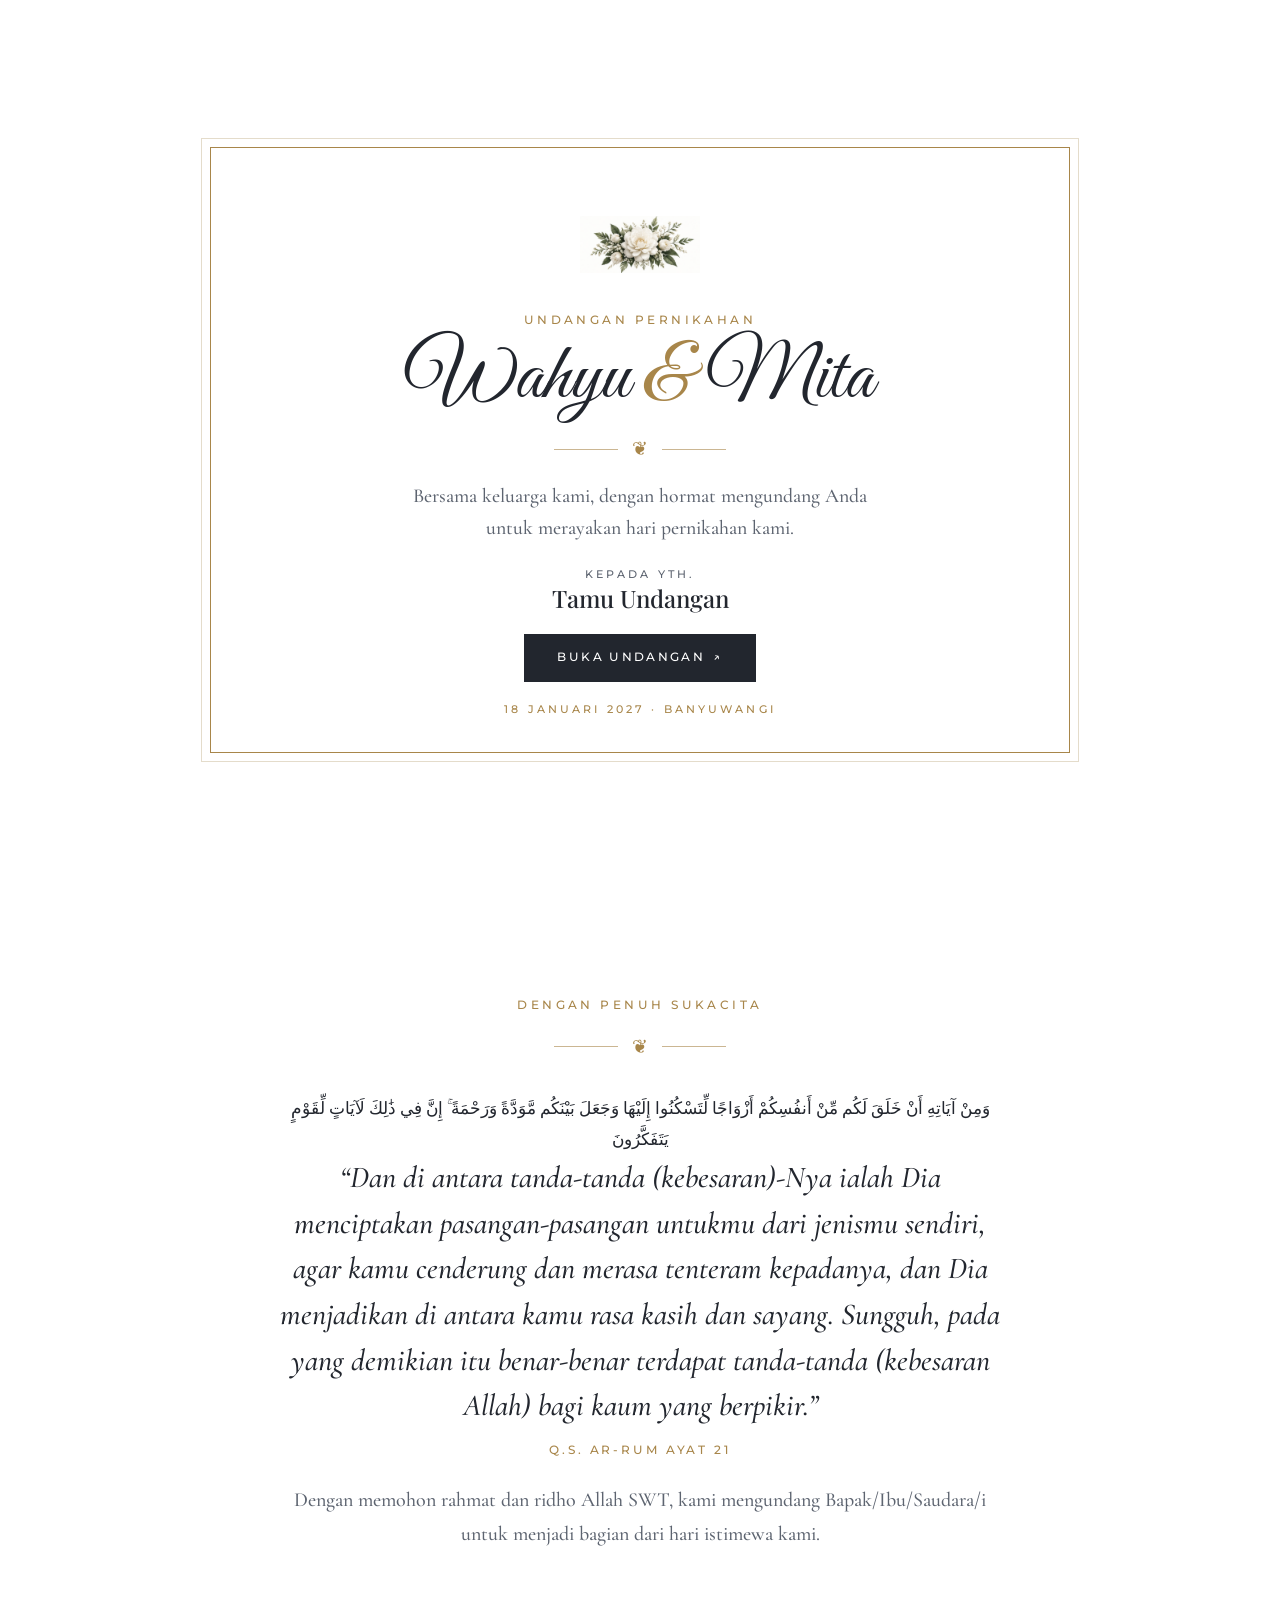
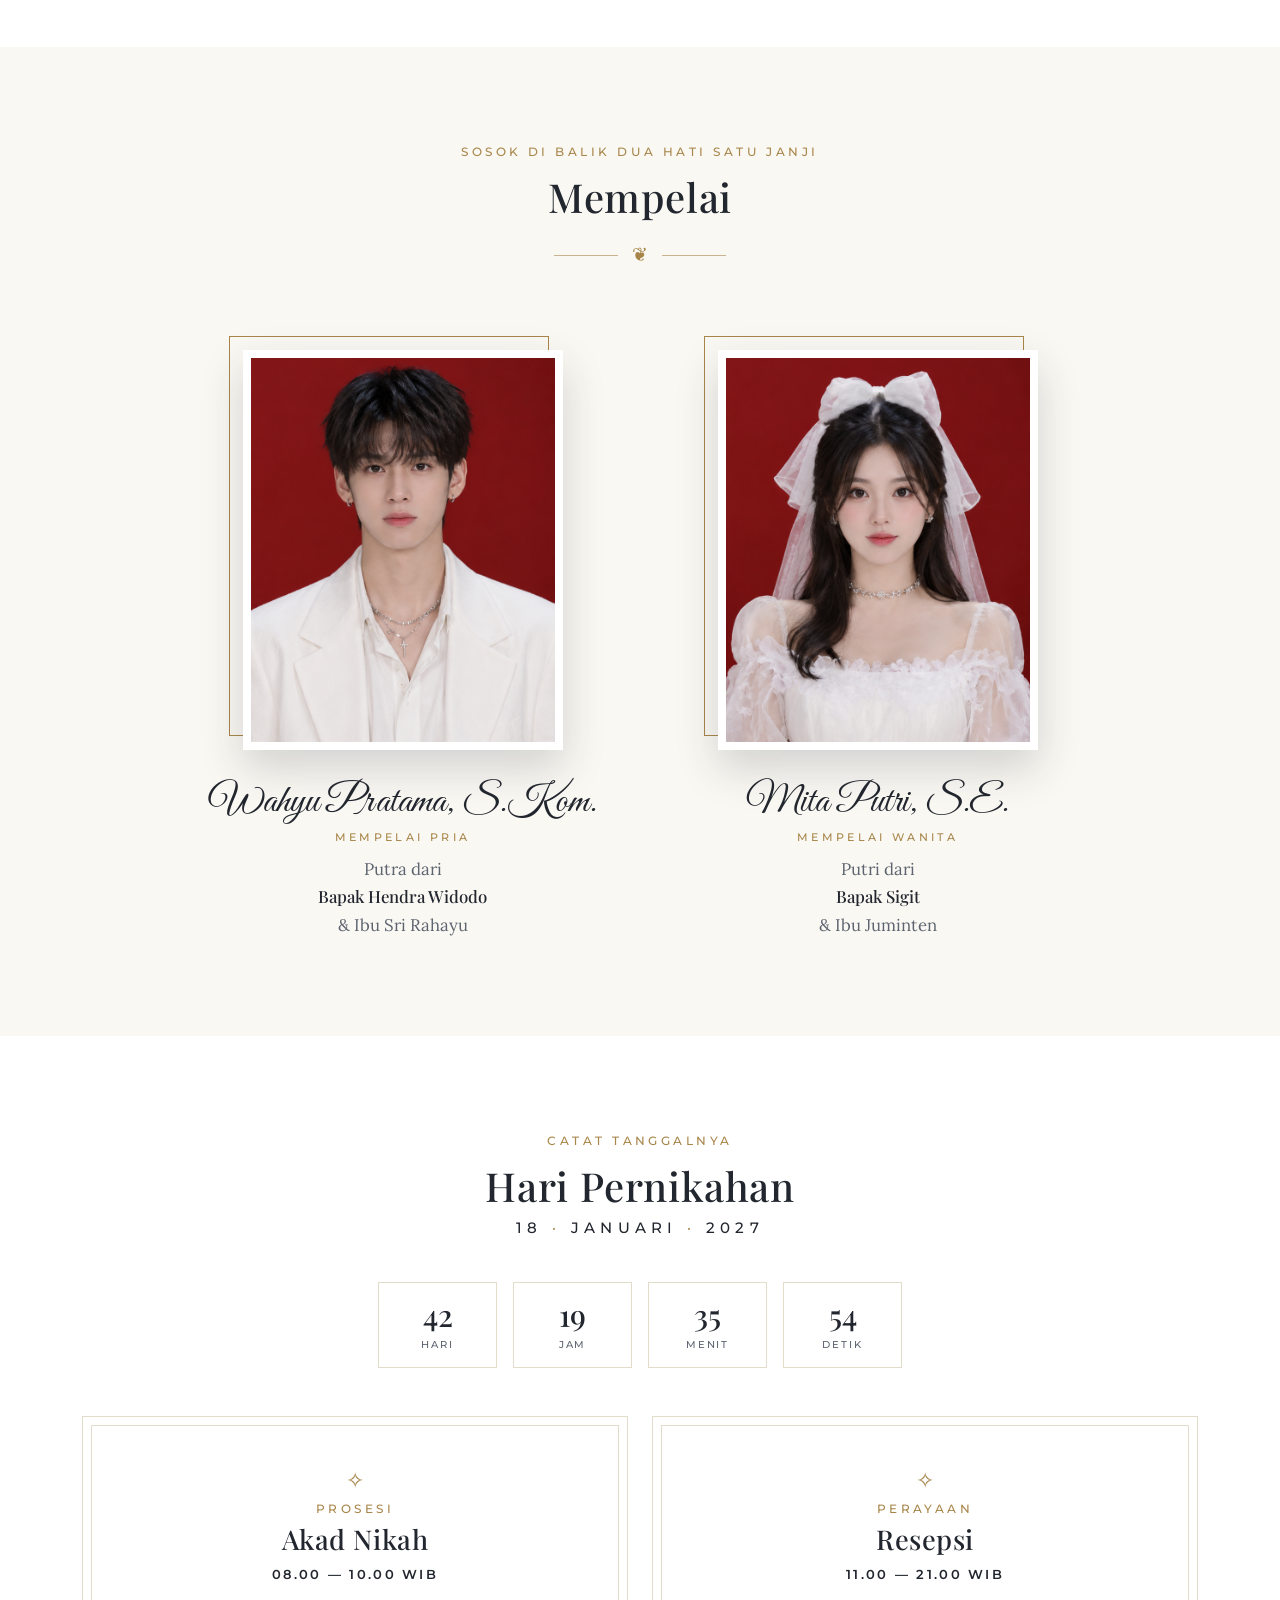
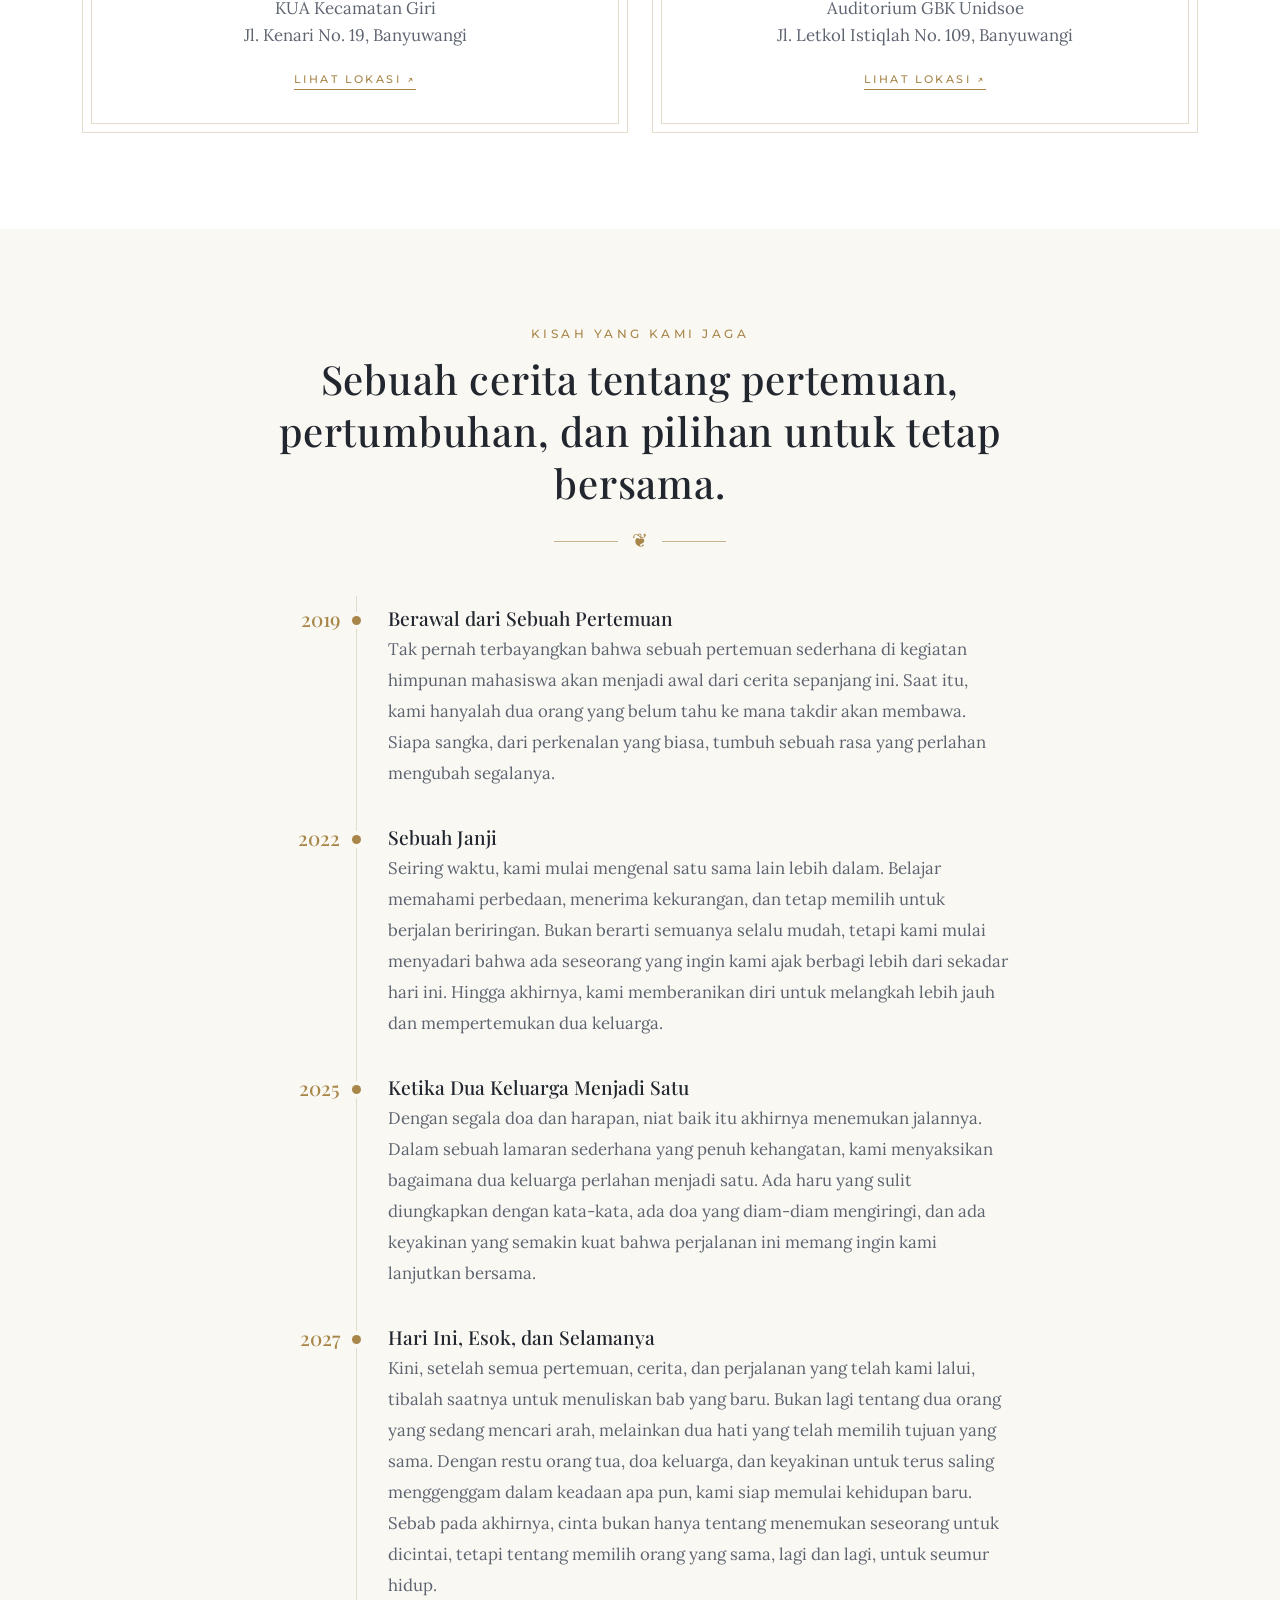
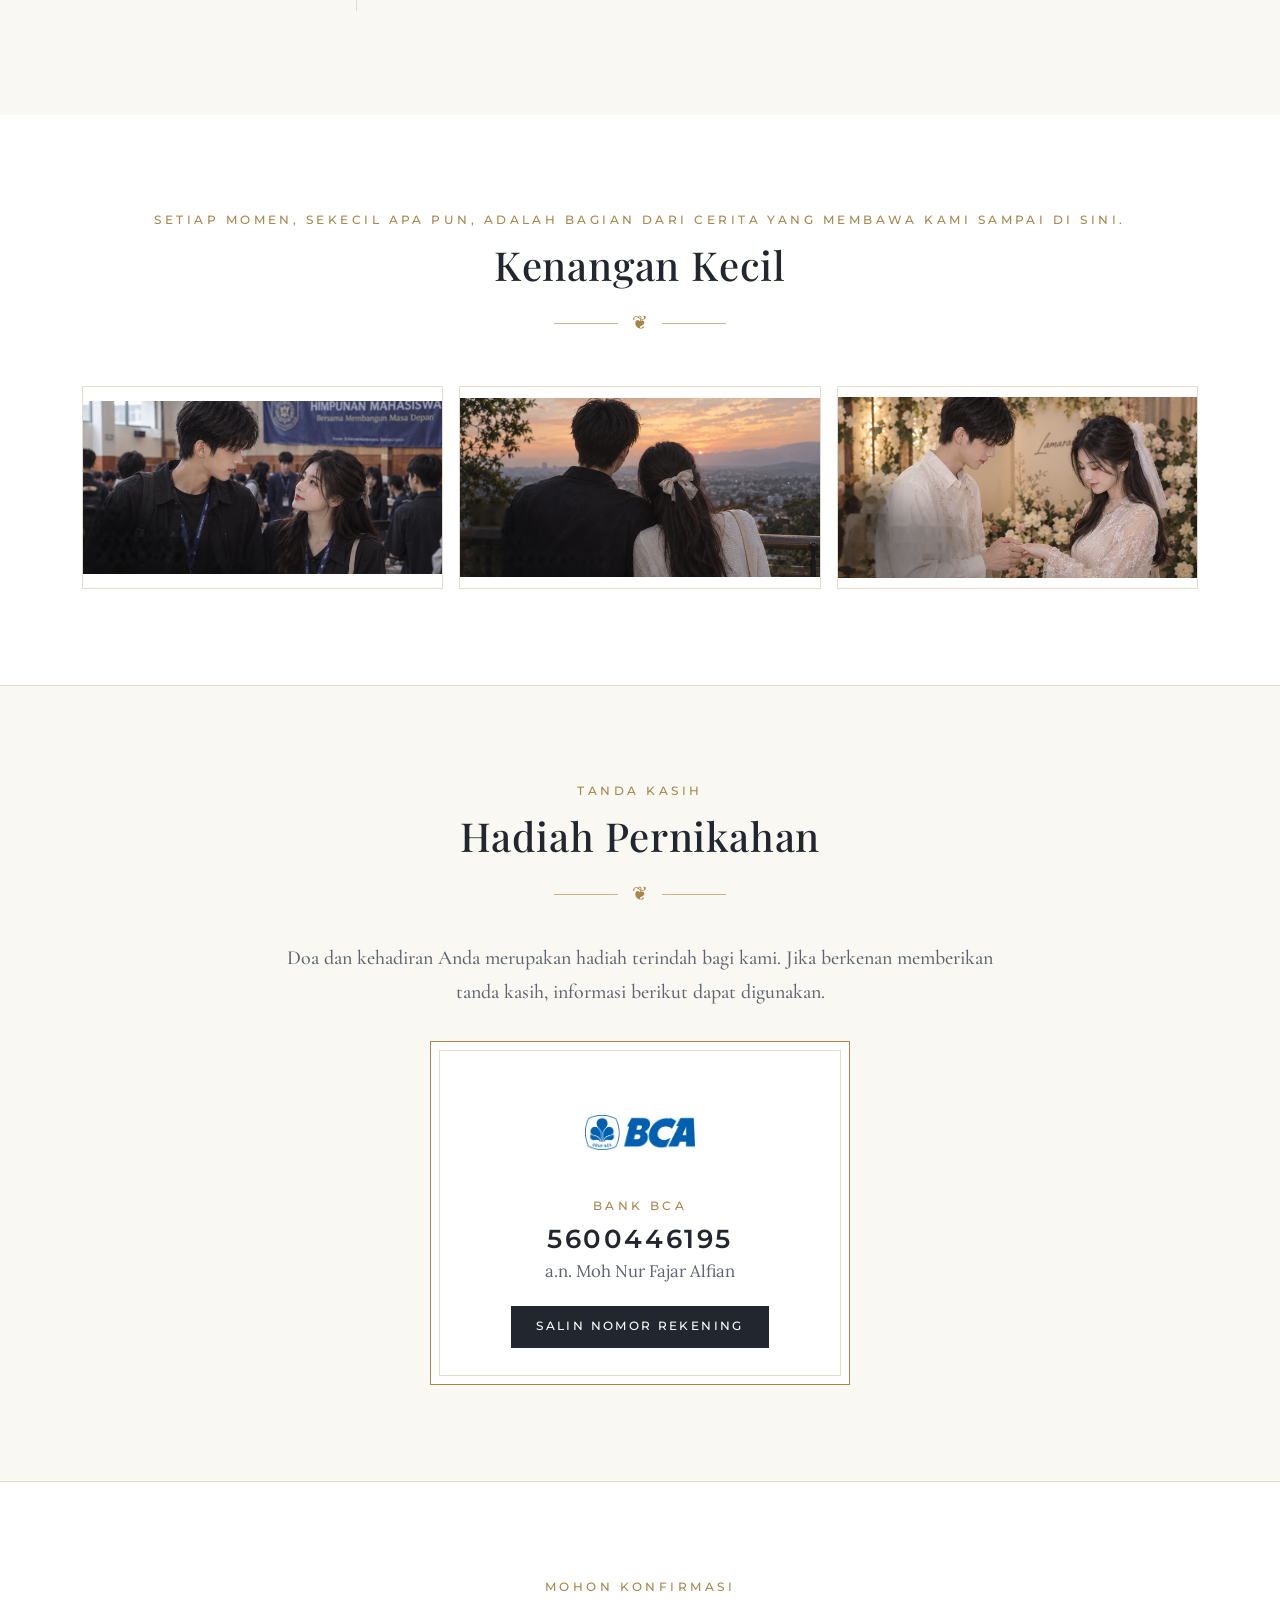
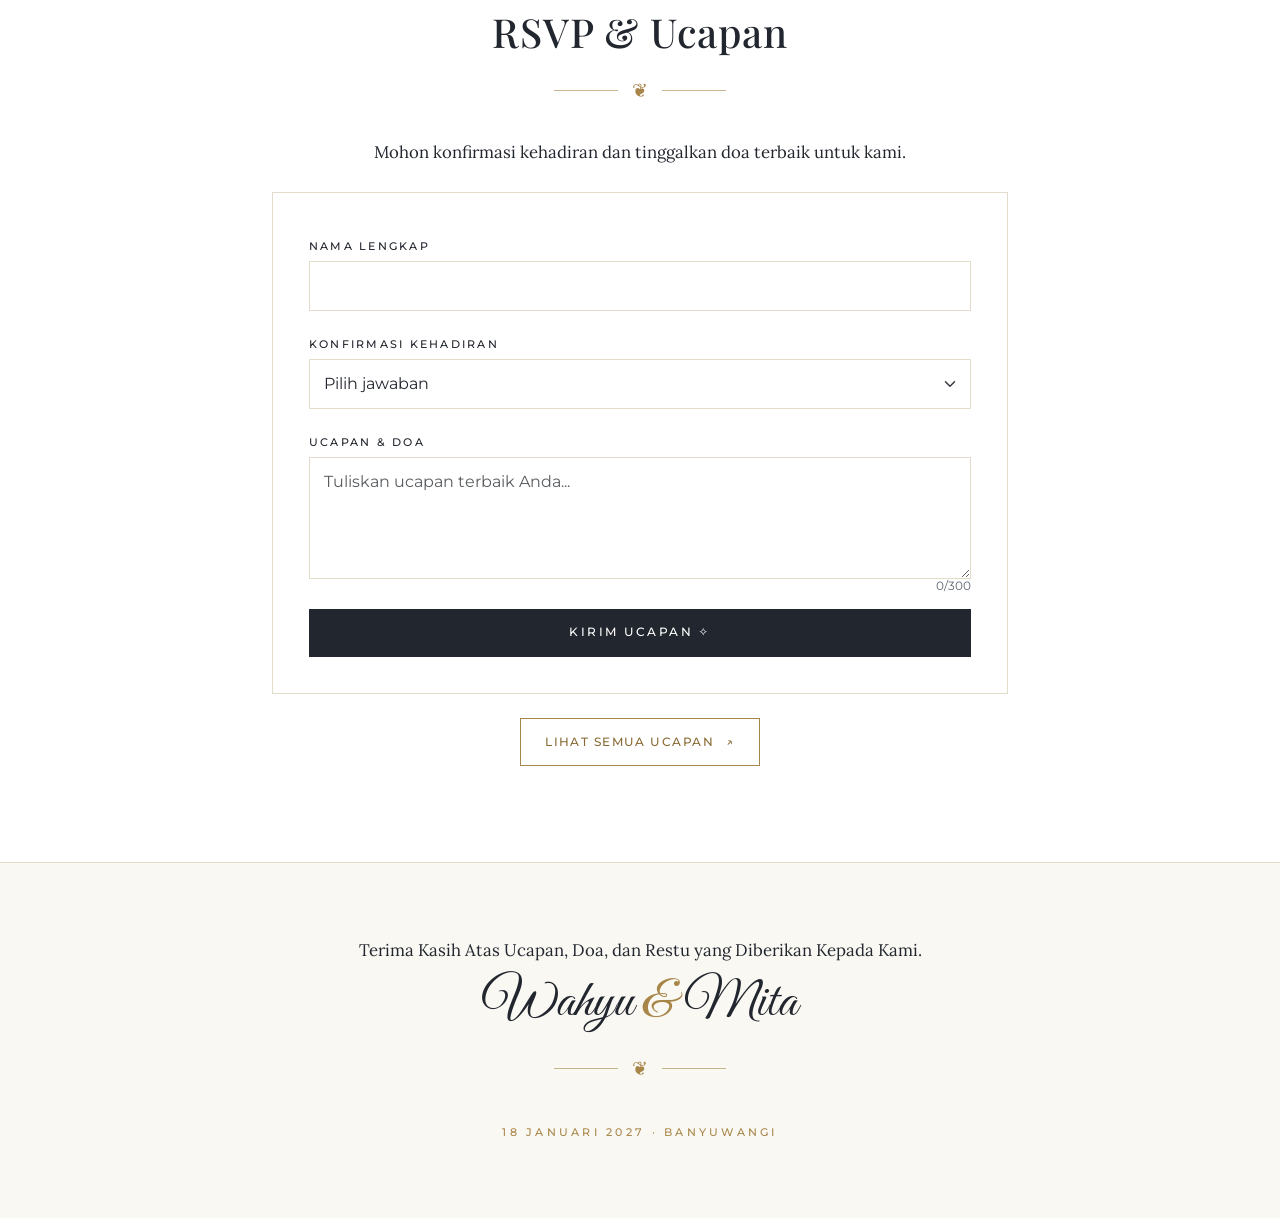
==== commit 5ed978cd: "Update index.html" ====
--- a/index.html
+++ b/index.html
@@ -15,7 +15,6 @@
   <link rel="stylesheet" href="css/style.css">
 </head>
 
-<body class="is-locked" data-bs-spy="scroll" data-bs-target="#mainNav" data-bs-root-margin="-45% 0px -50% 0px" data-bs-smooth-scroll="true" tabindex="0">
   <section id="cover" class="cover" aria-label="Sampul undangan">
     <div class="cover-frame">
       <img class="logo logo-lg" src="assets/bunga.png" alt="Logo Wahyu &amp; Mita" width="200" height="200">
@@ -284,4 +283,4 @@
   <script src="https://cdn.jsdelivr.net/npm/bootstrap@5.3.3/dist/js/bootstrap.bundle.min.js"></script>
   <script src="js/script.js"></script>
 </body>
-</html>+</html>
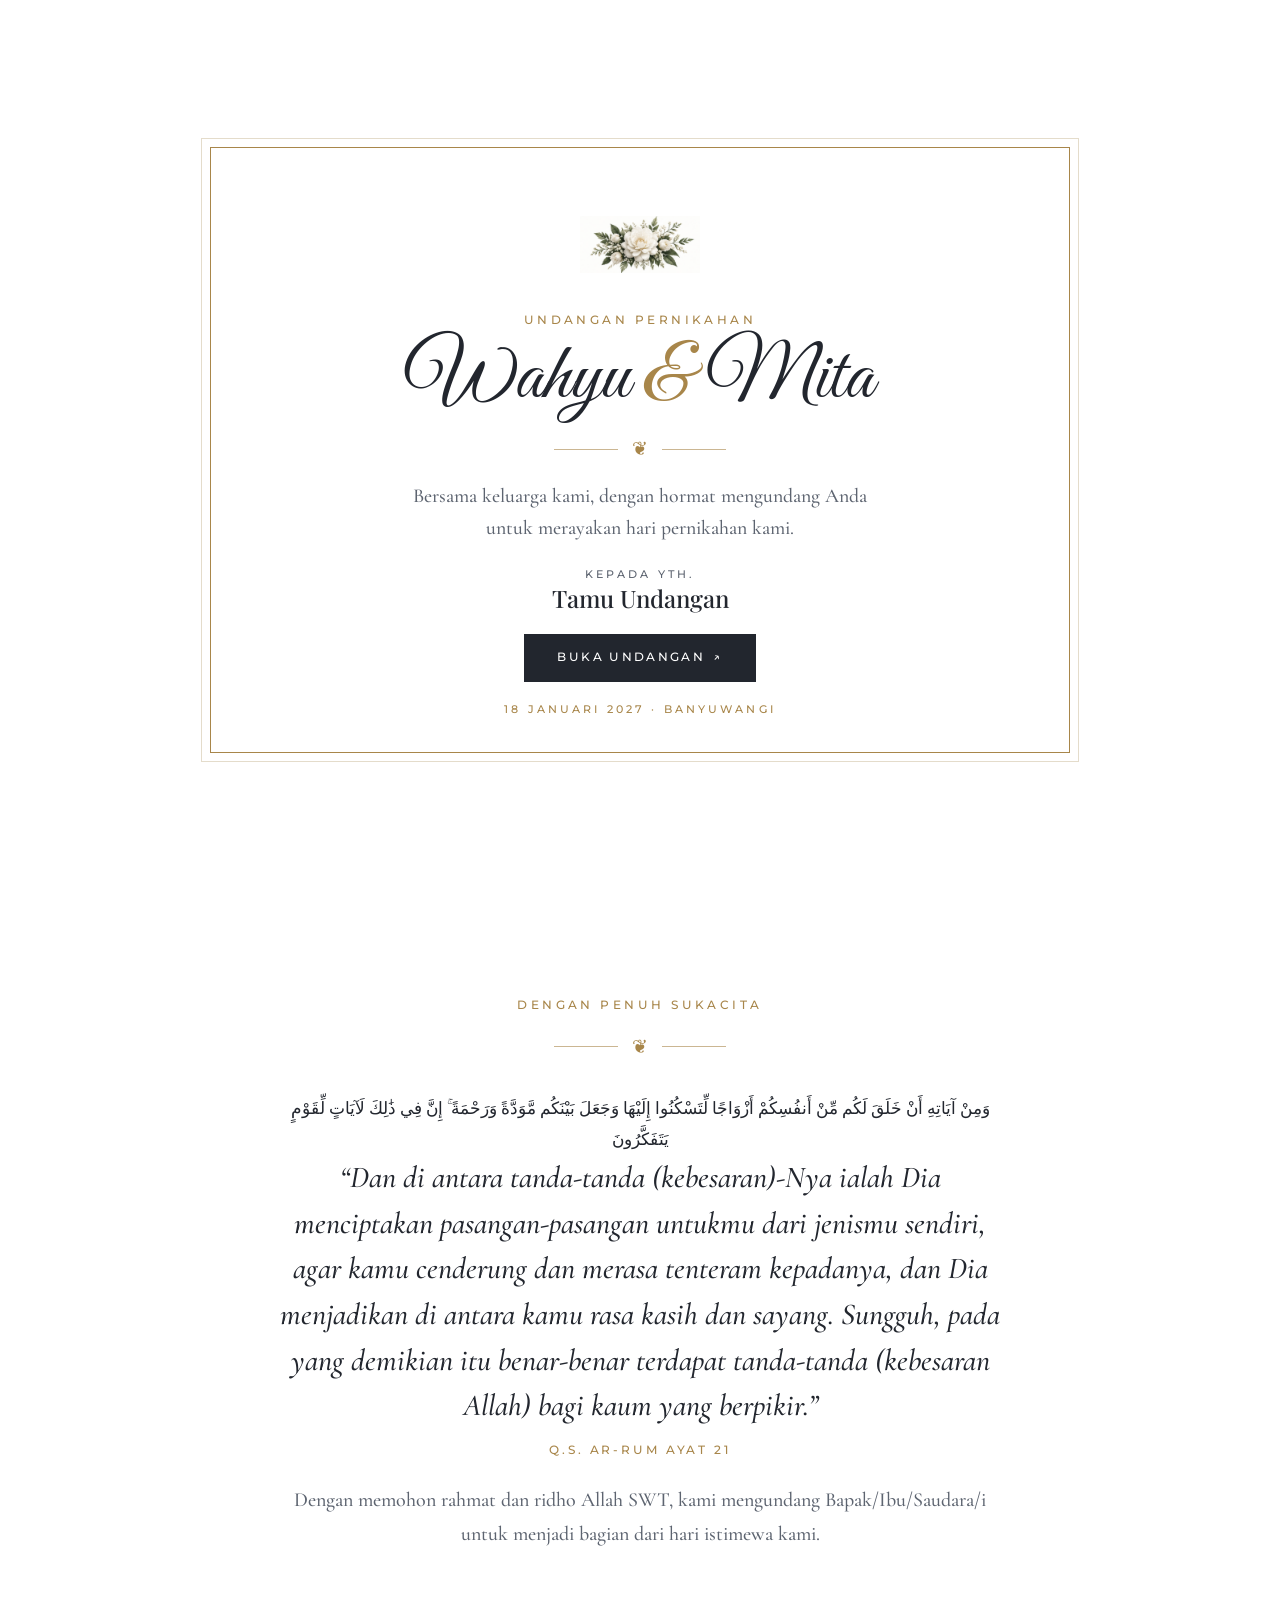
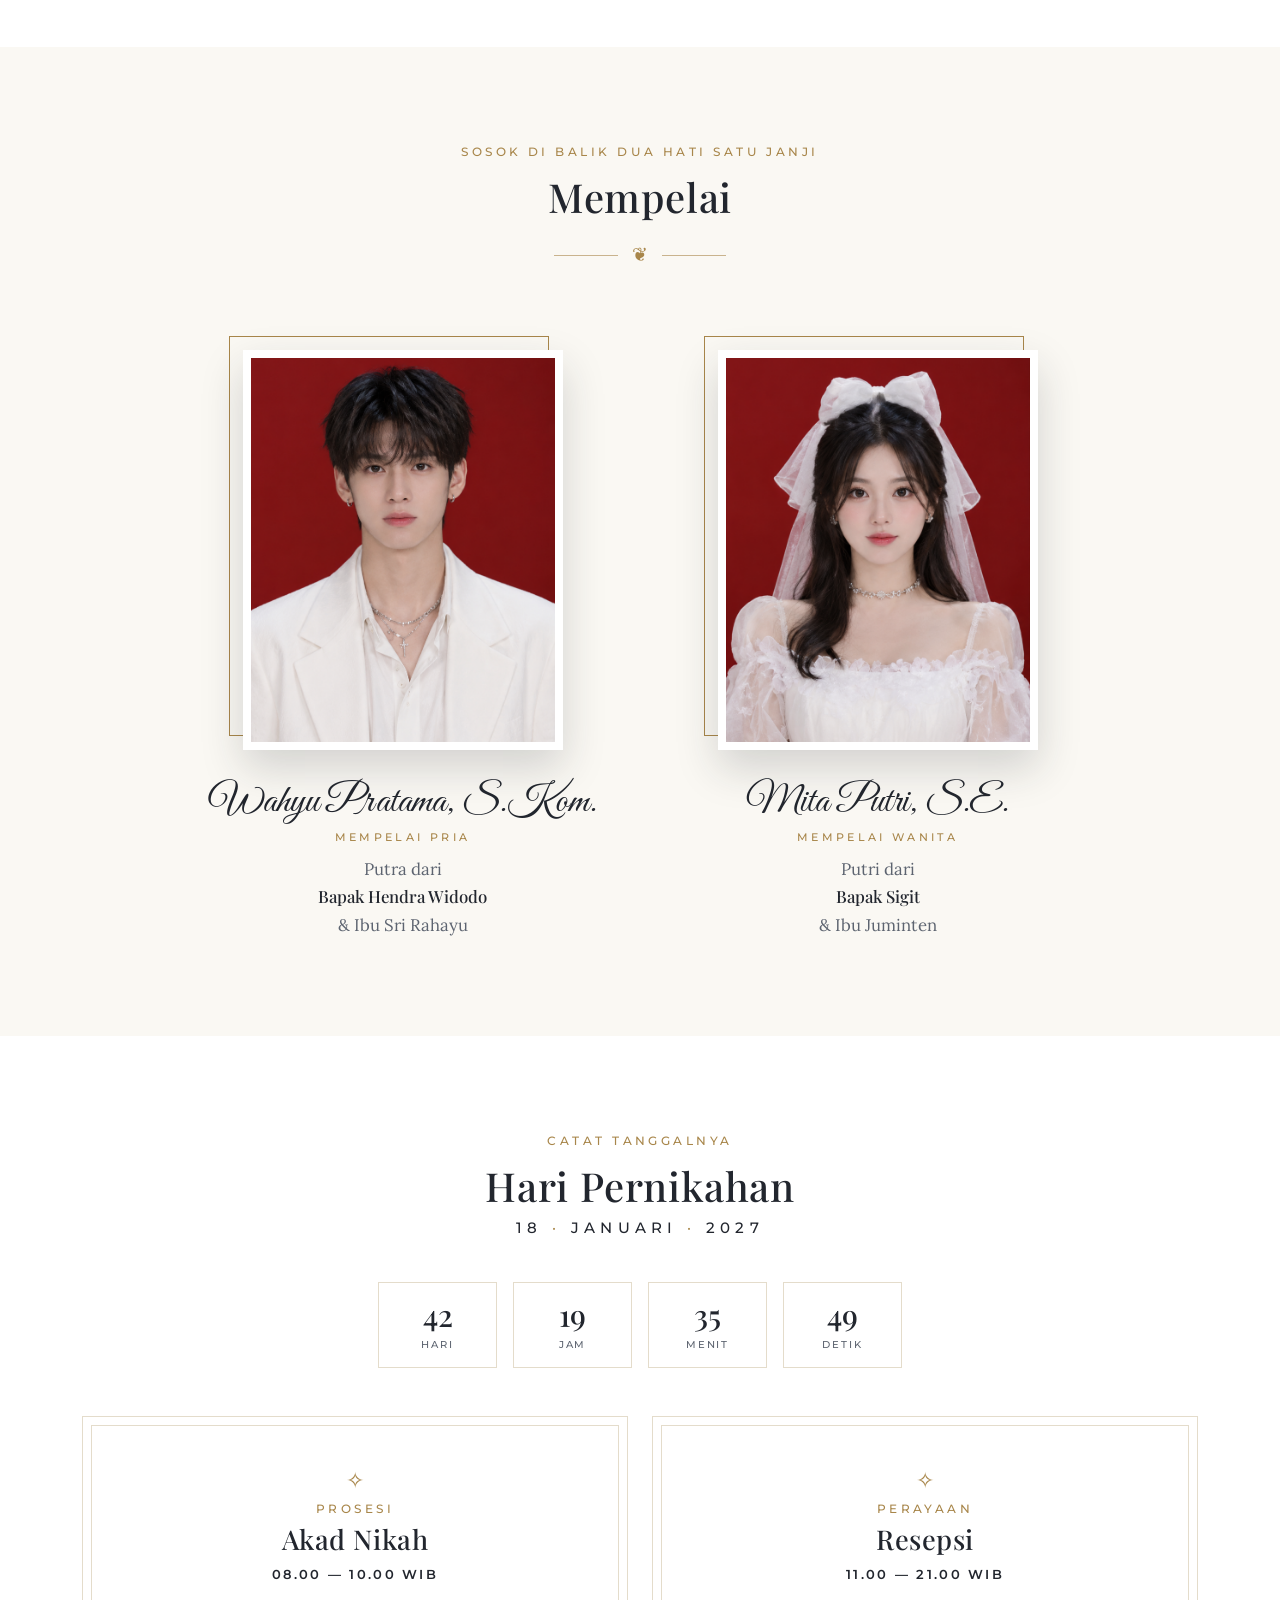
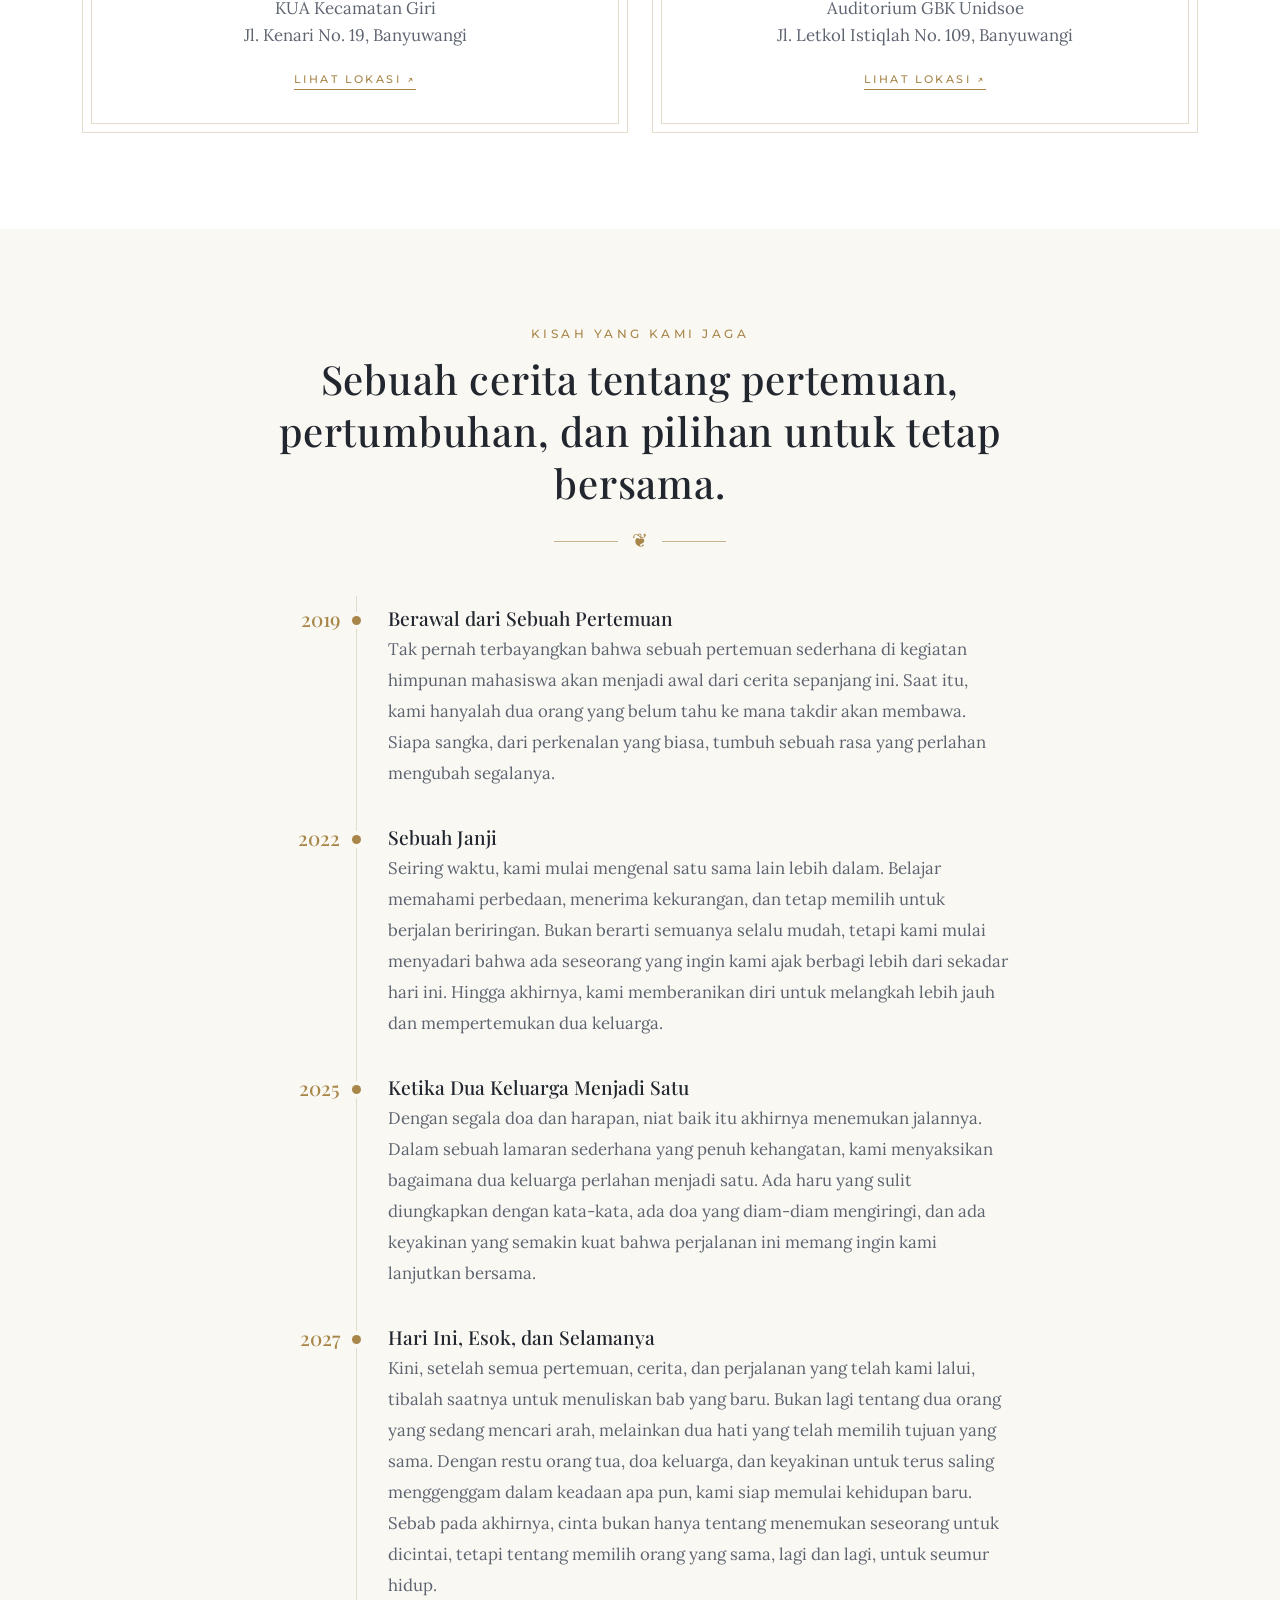
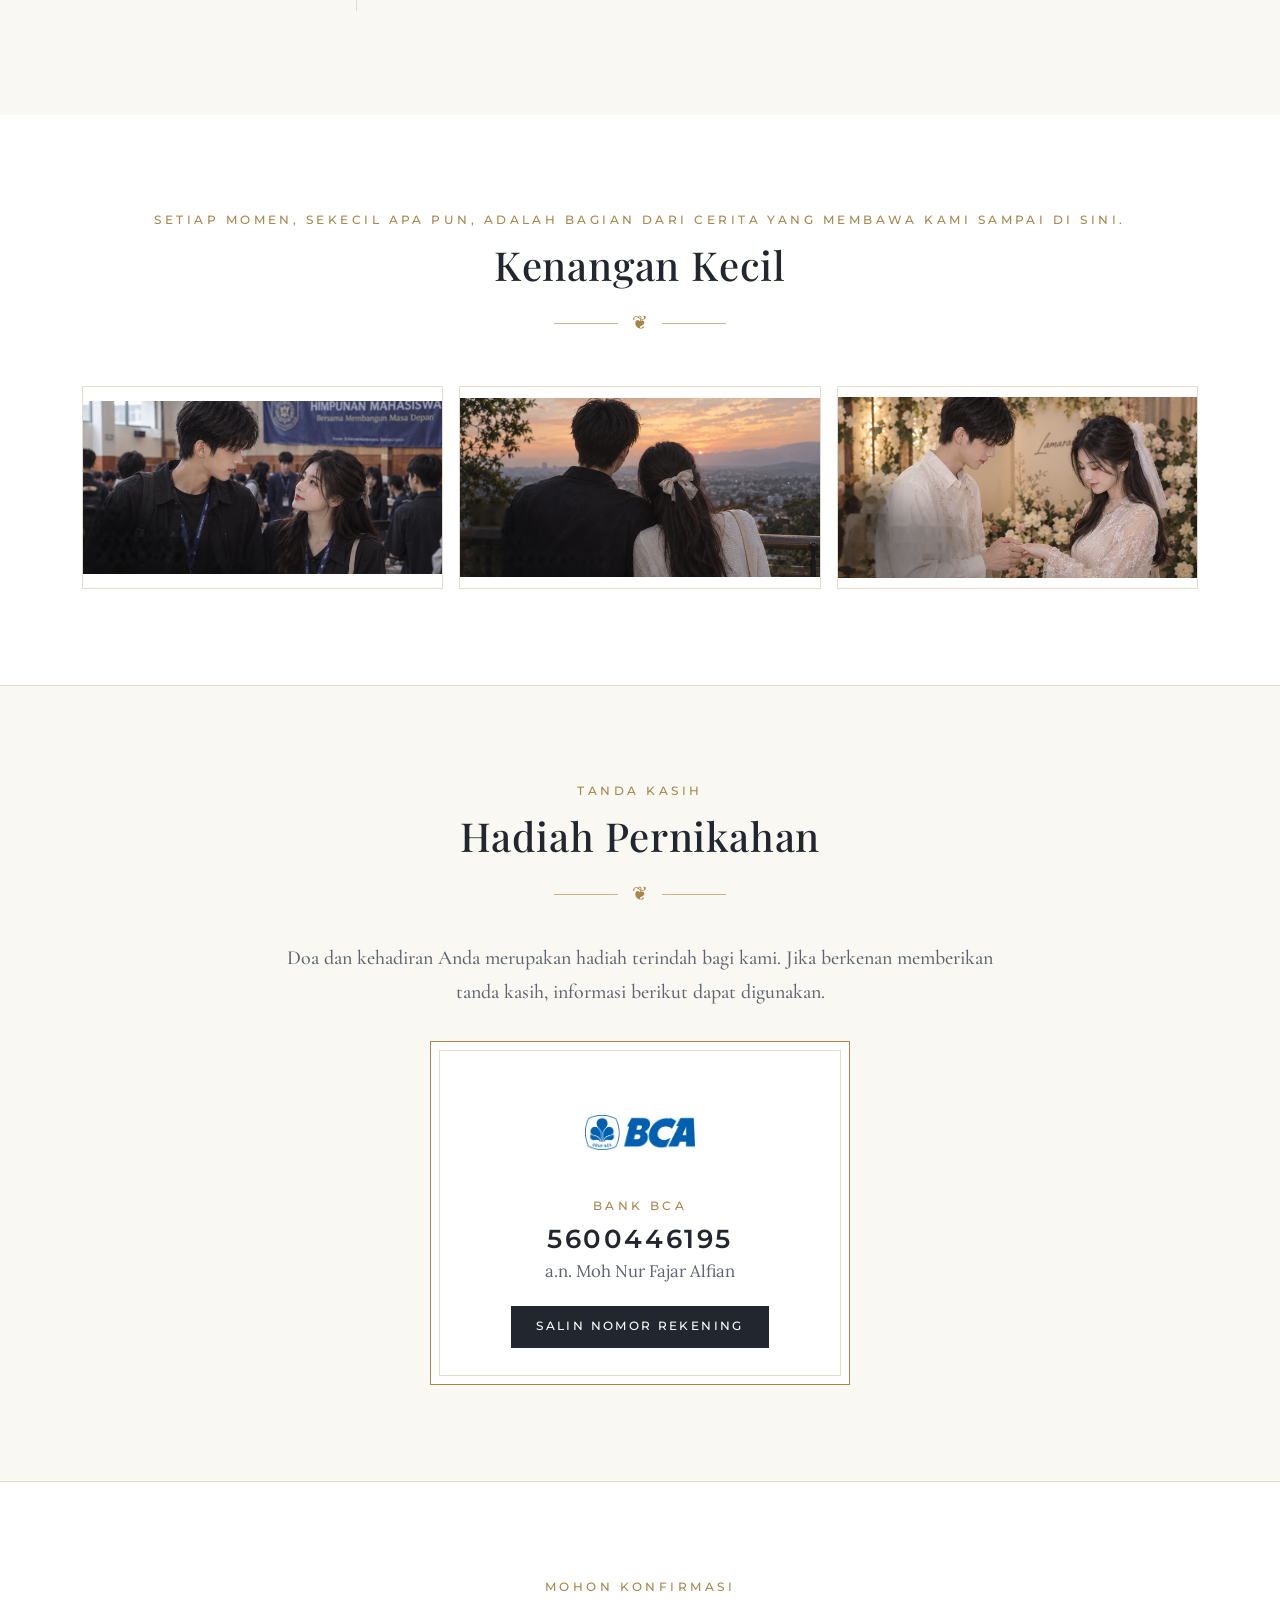
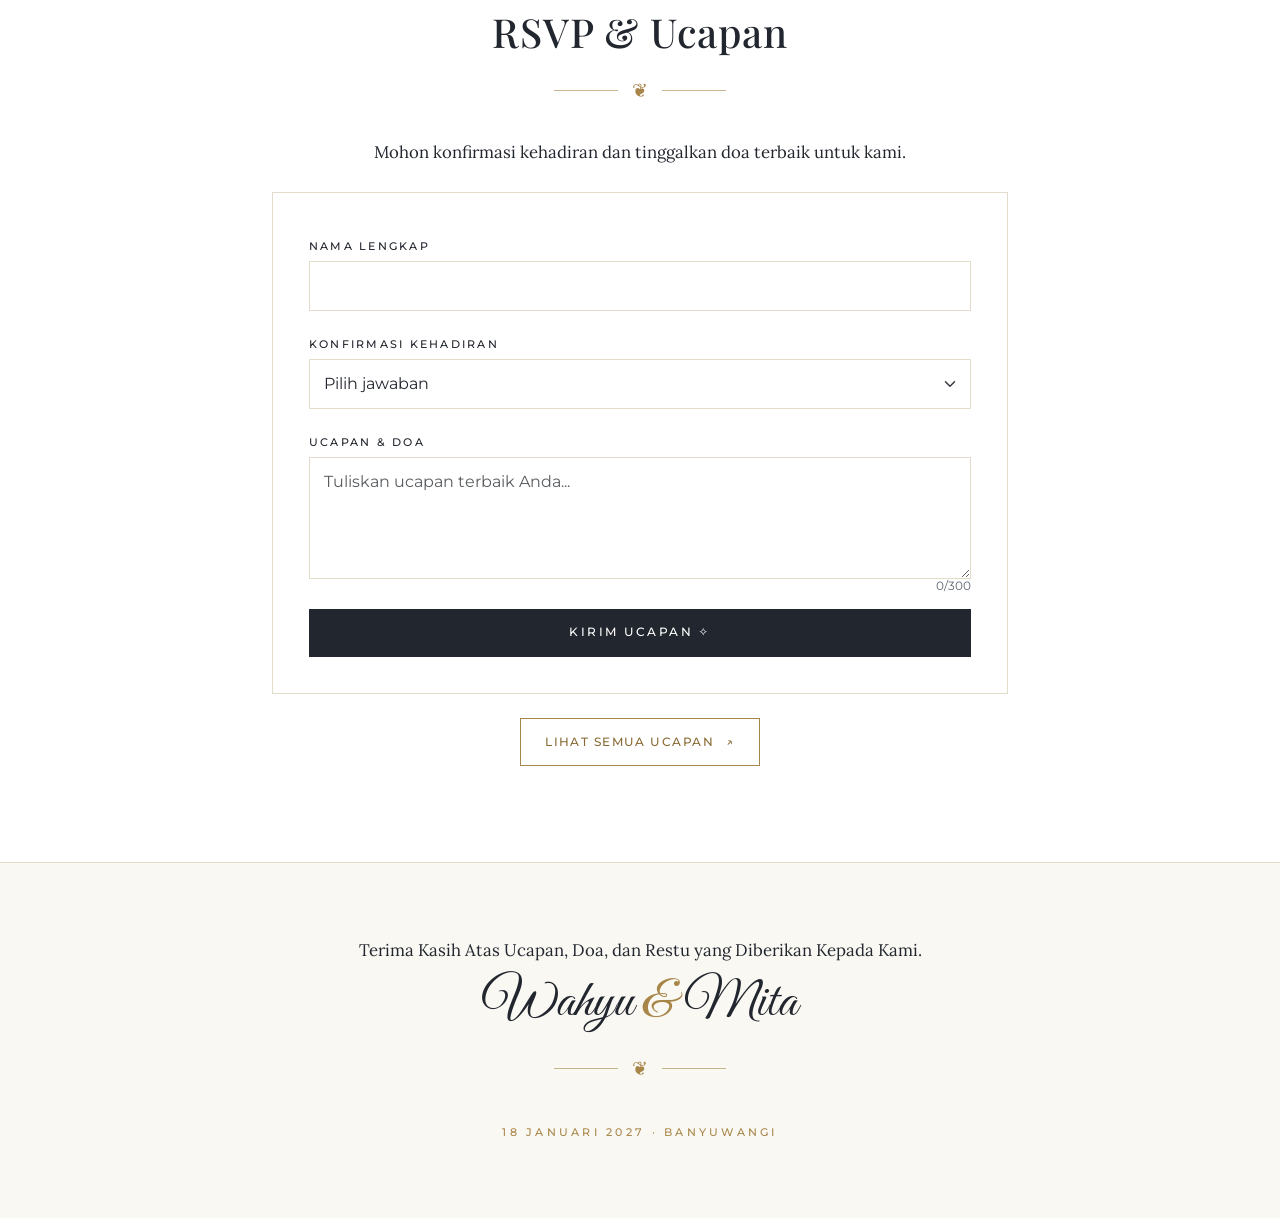
==== commit b7fdb3ed: "index.html" ====
--- a/index.html
+++ b/index.html
@@ -278,7 +278,7 @@
   </div>
 
   <button id="musicBtn" class="music-button" type="button" aria-label="Putar atau jeda musik" hidden>♫</button>
-  <audio id="bgm" loop preload="none" src="assets/musicc.mp3"></audio>
+  <audio id="bgm" loop preload="none" src="assets/music.mp3"></audio>
 
   <script src="https://cdn.jsdelivr.net/npm/bootstrap@5.3.3/dist/js/bootstrap.bundle.min.js"></script>
   <script src="js/script.js"></script>
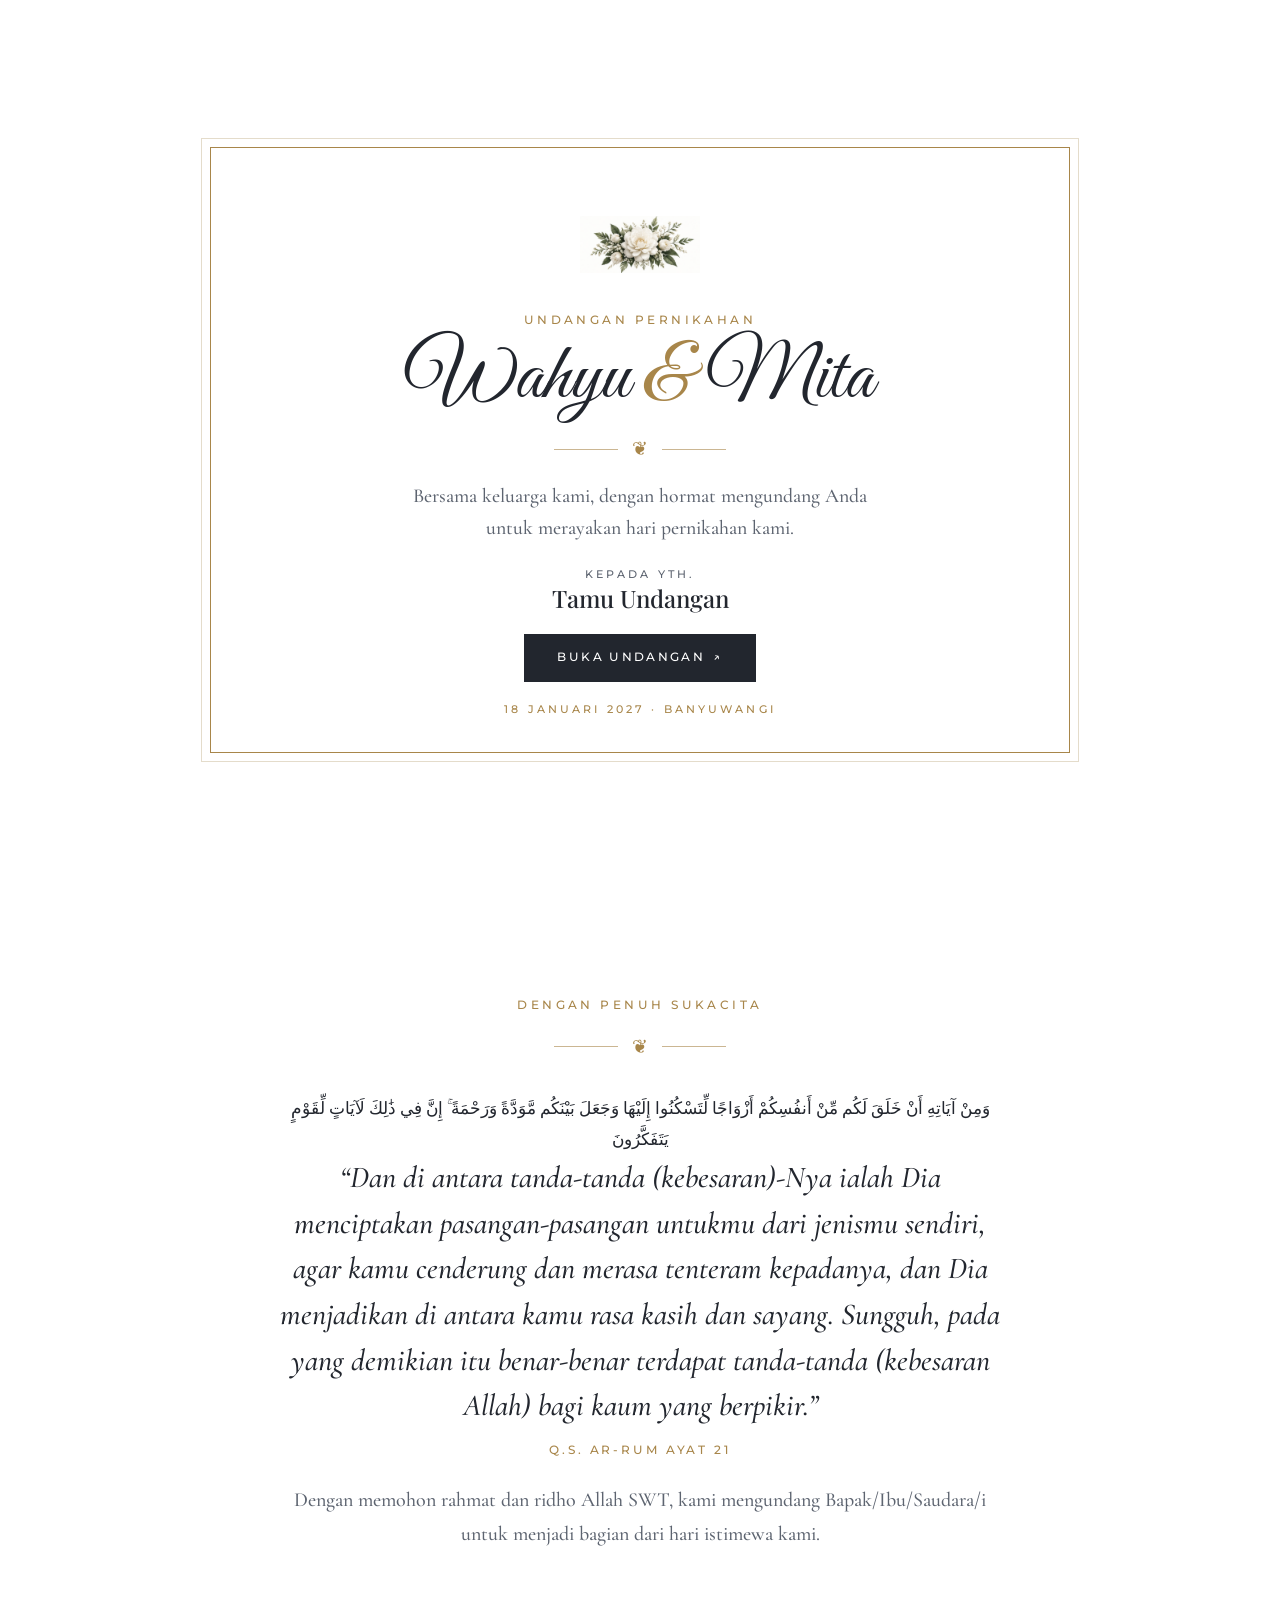
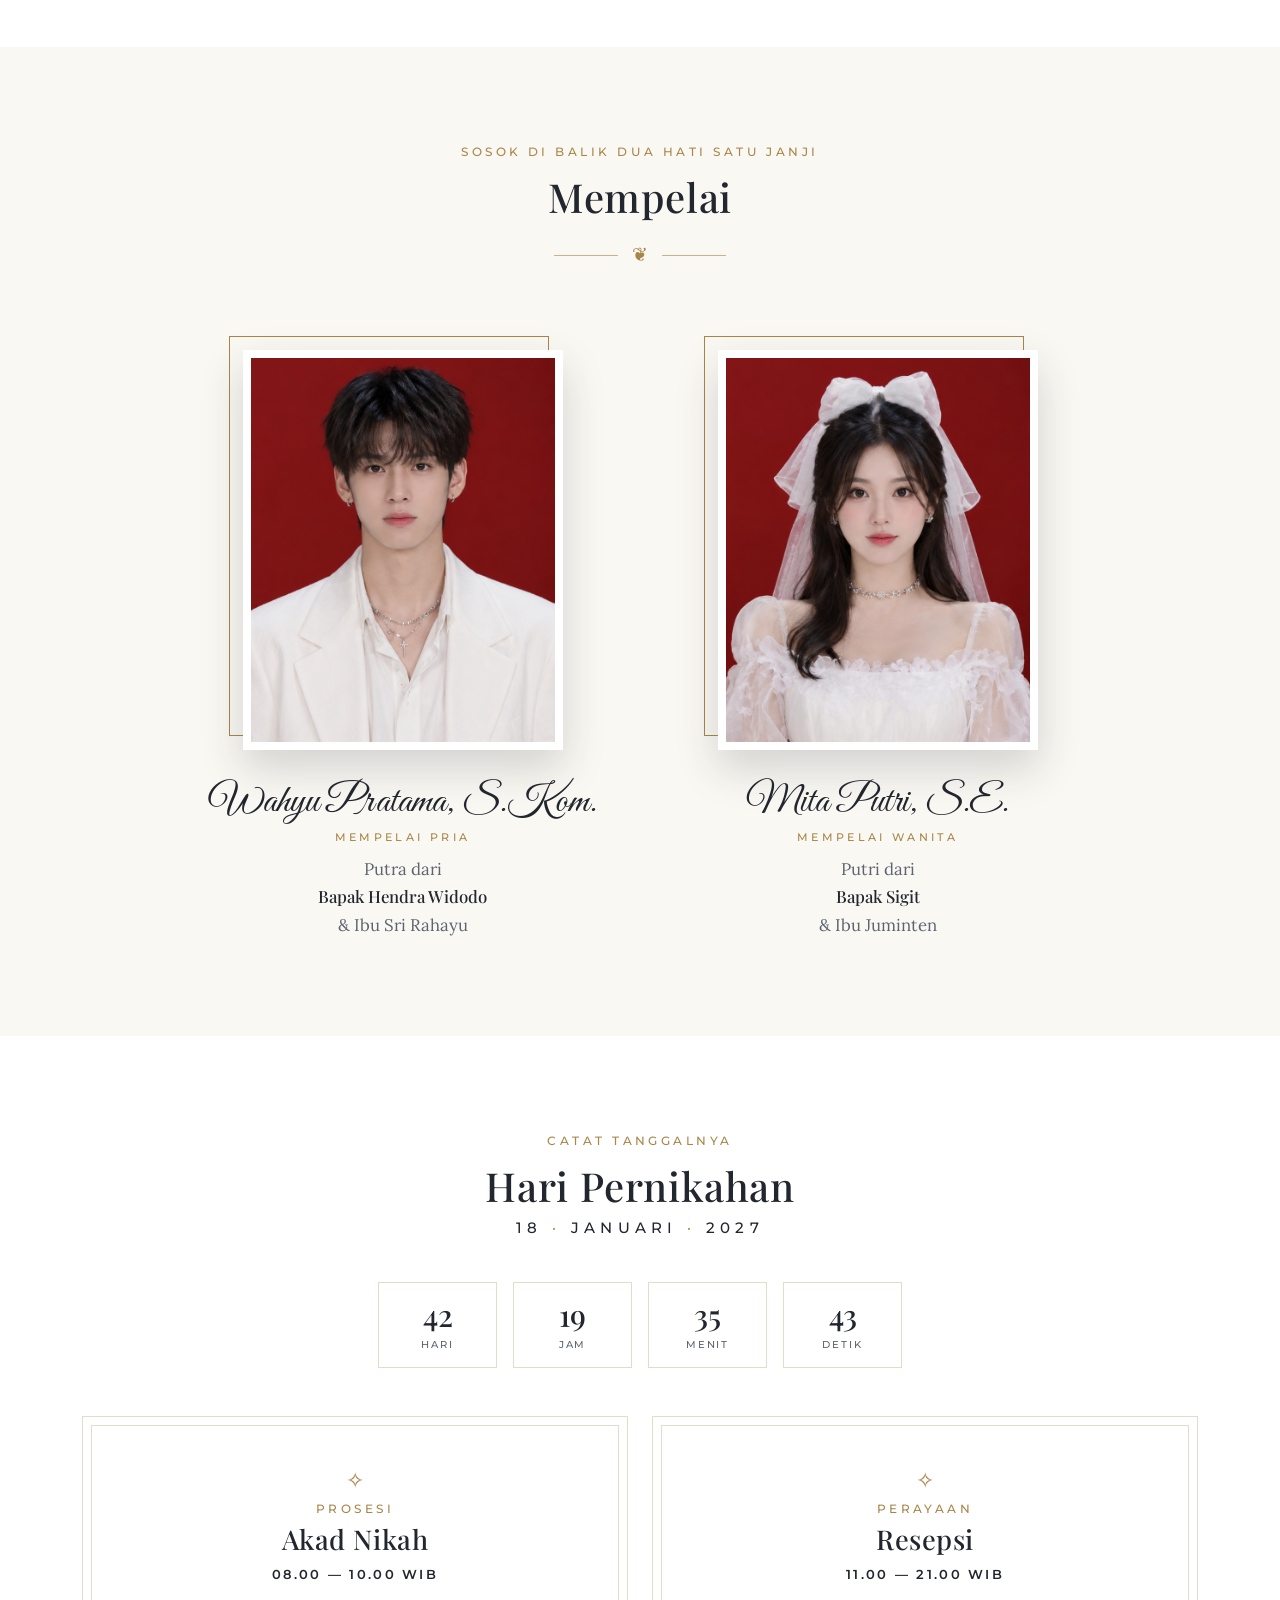
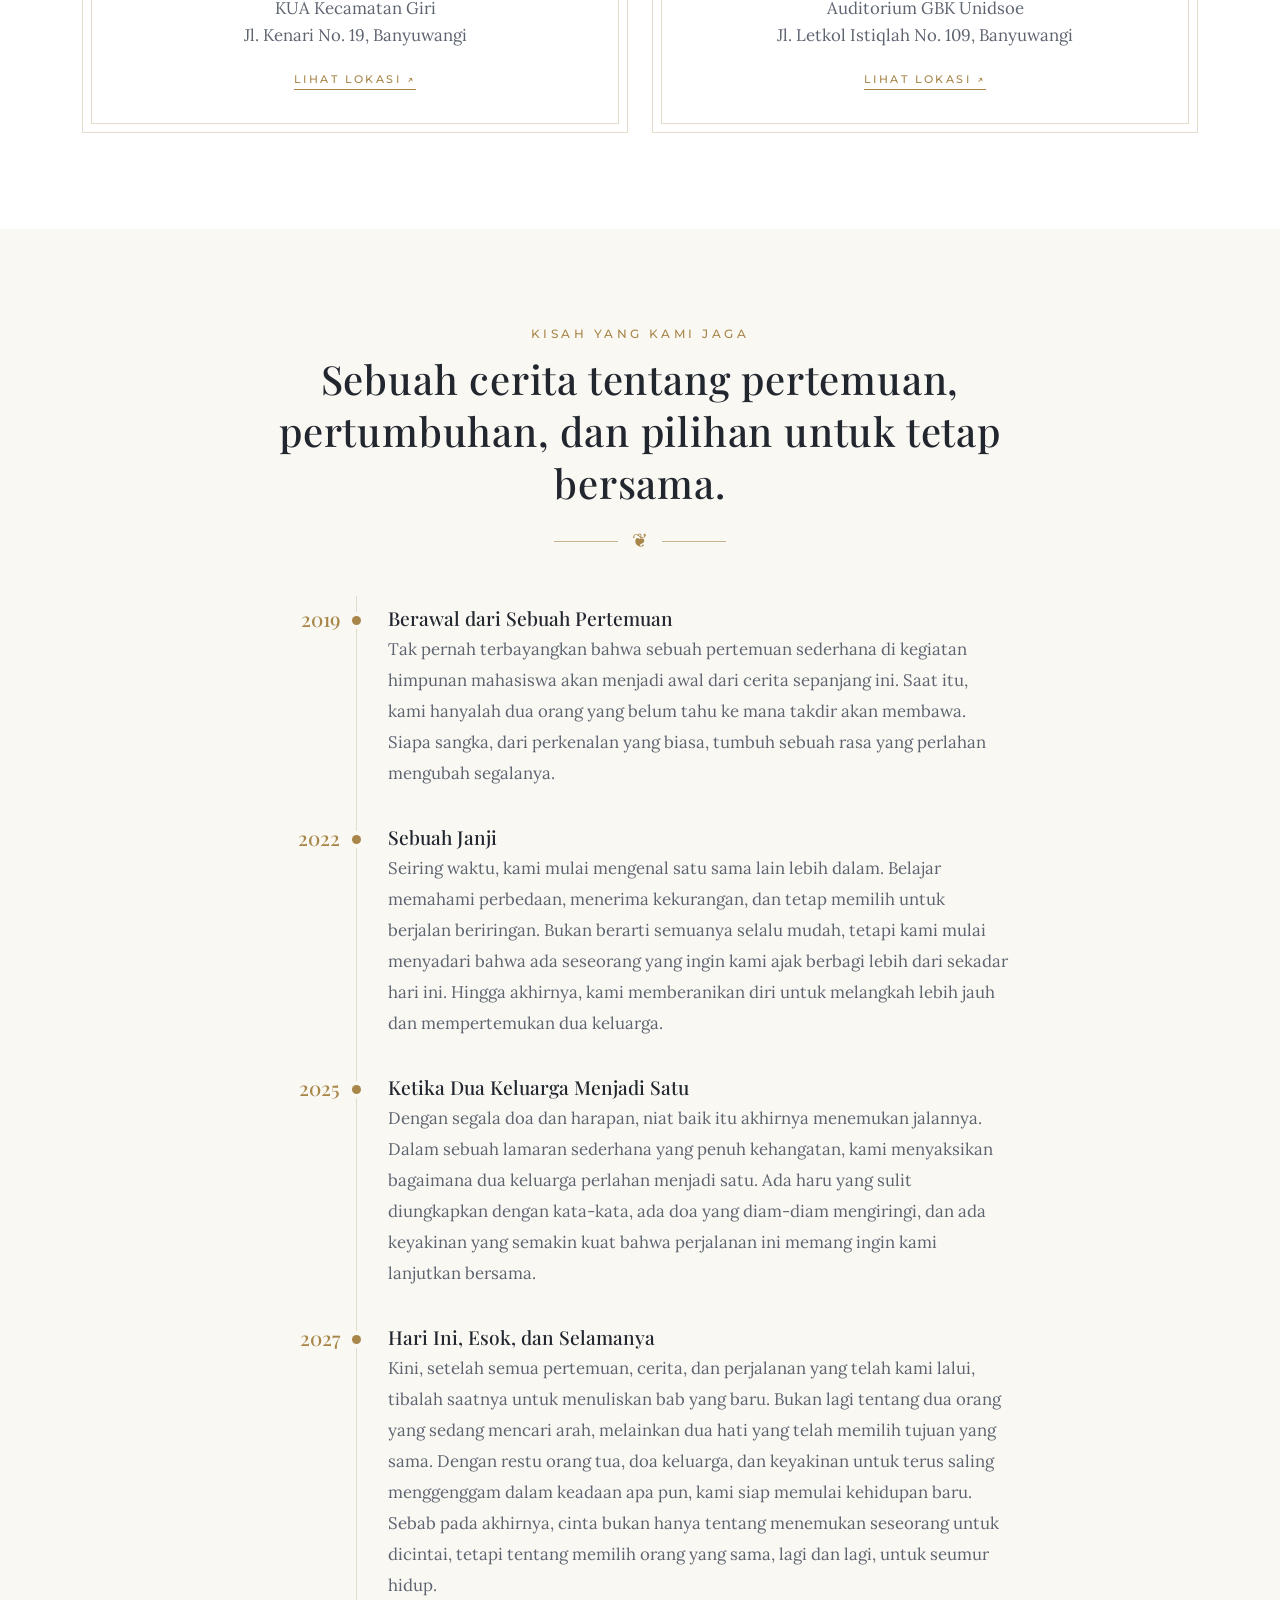
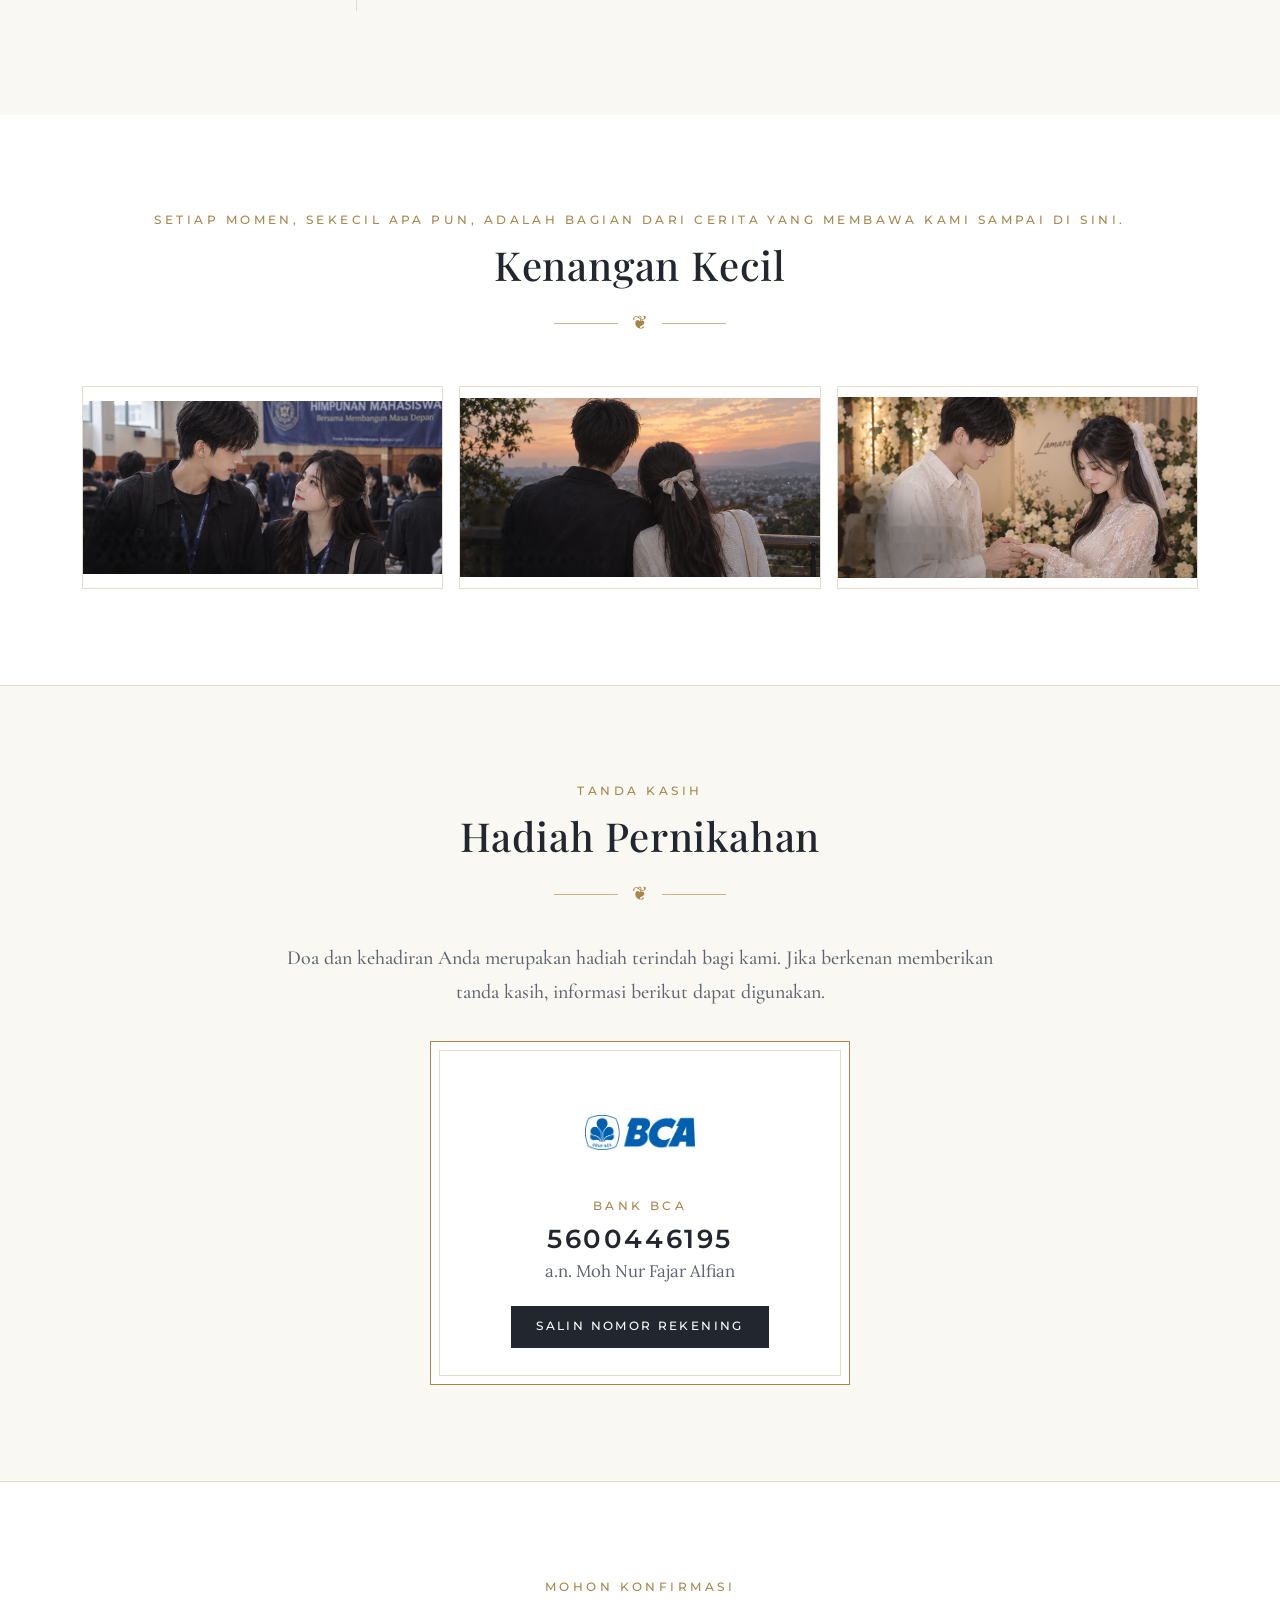
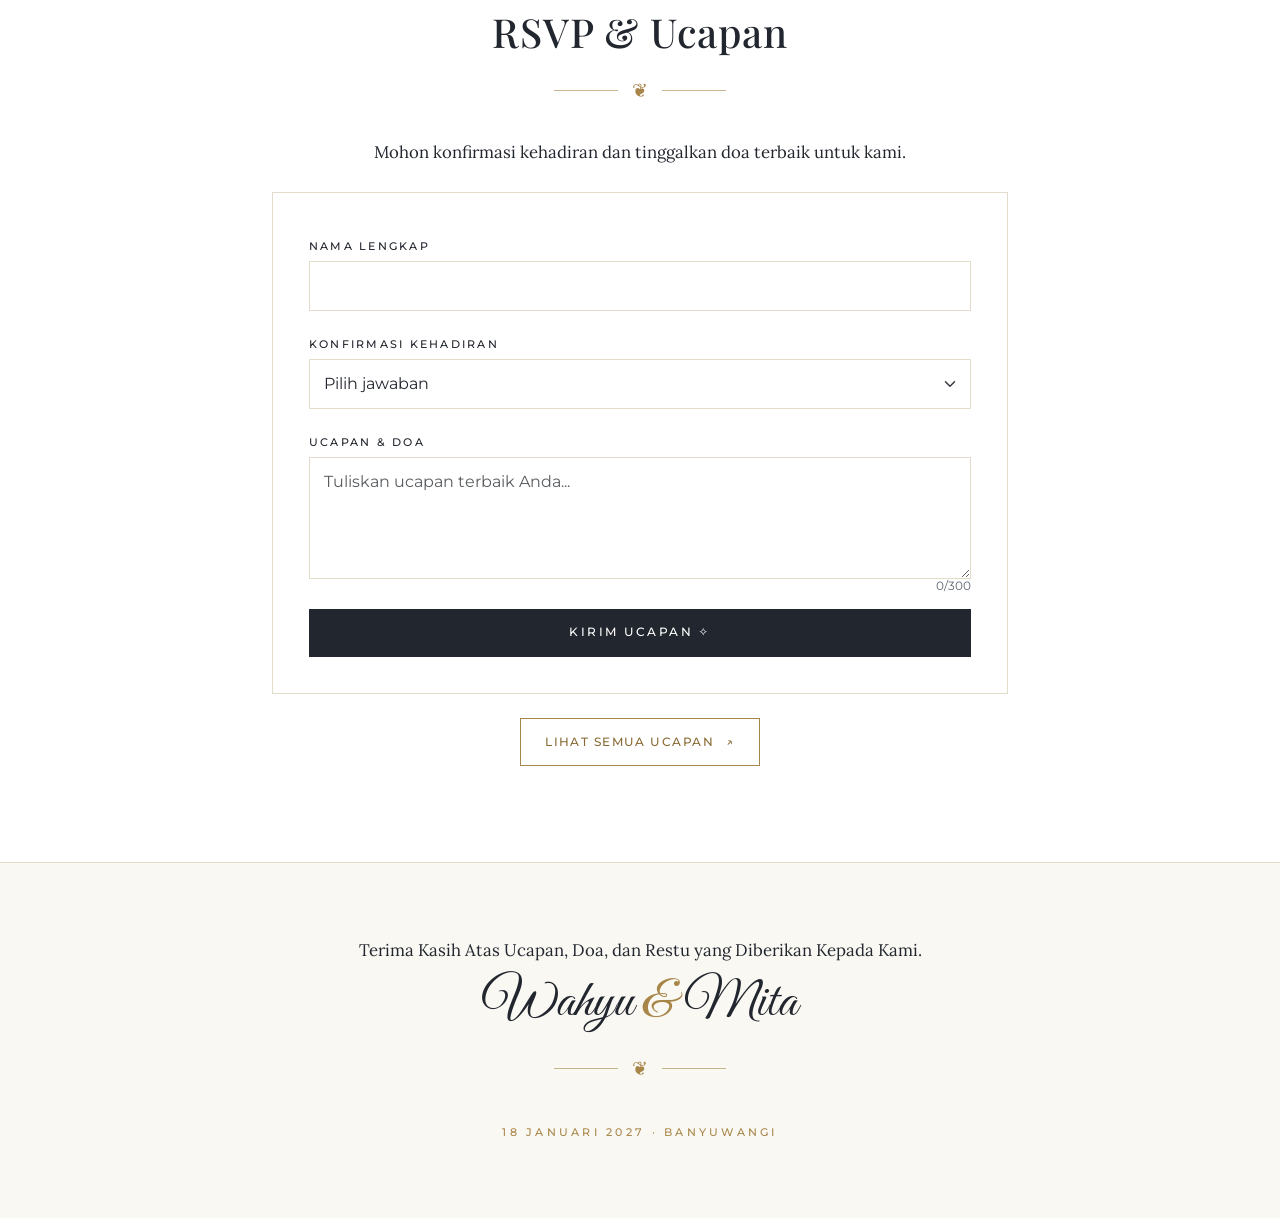
==== commit 53b5e473: "index.html" ====
--- a/index.html
+++ b/index.html
@@ -281,6 +281,7 @@
   <audio id="bgm" loop preload="none" src="assets/music.mp3"></audio>
 
   <script src="https://cdn.jsdelivr.net/npm/bootstrap@5.3.3/dist/js/bootstrap.bundle.min.js"></script>
+  <script src="https://cdn.jsdelivr.net/npm/@supabase/supabase-js@2"></script>
   <script src="js/script.js"></script>
 </body>
 </html>
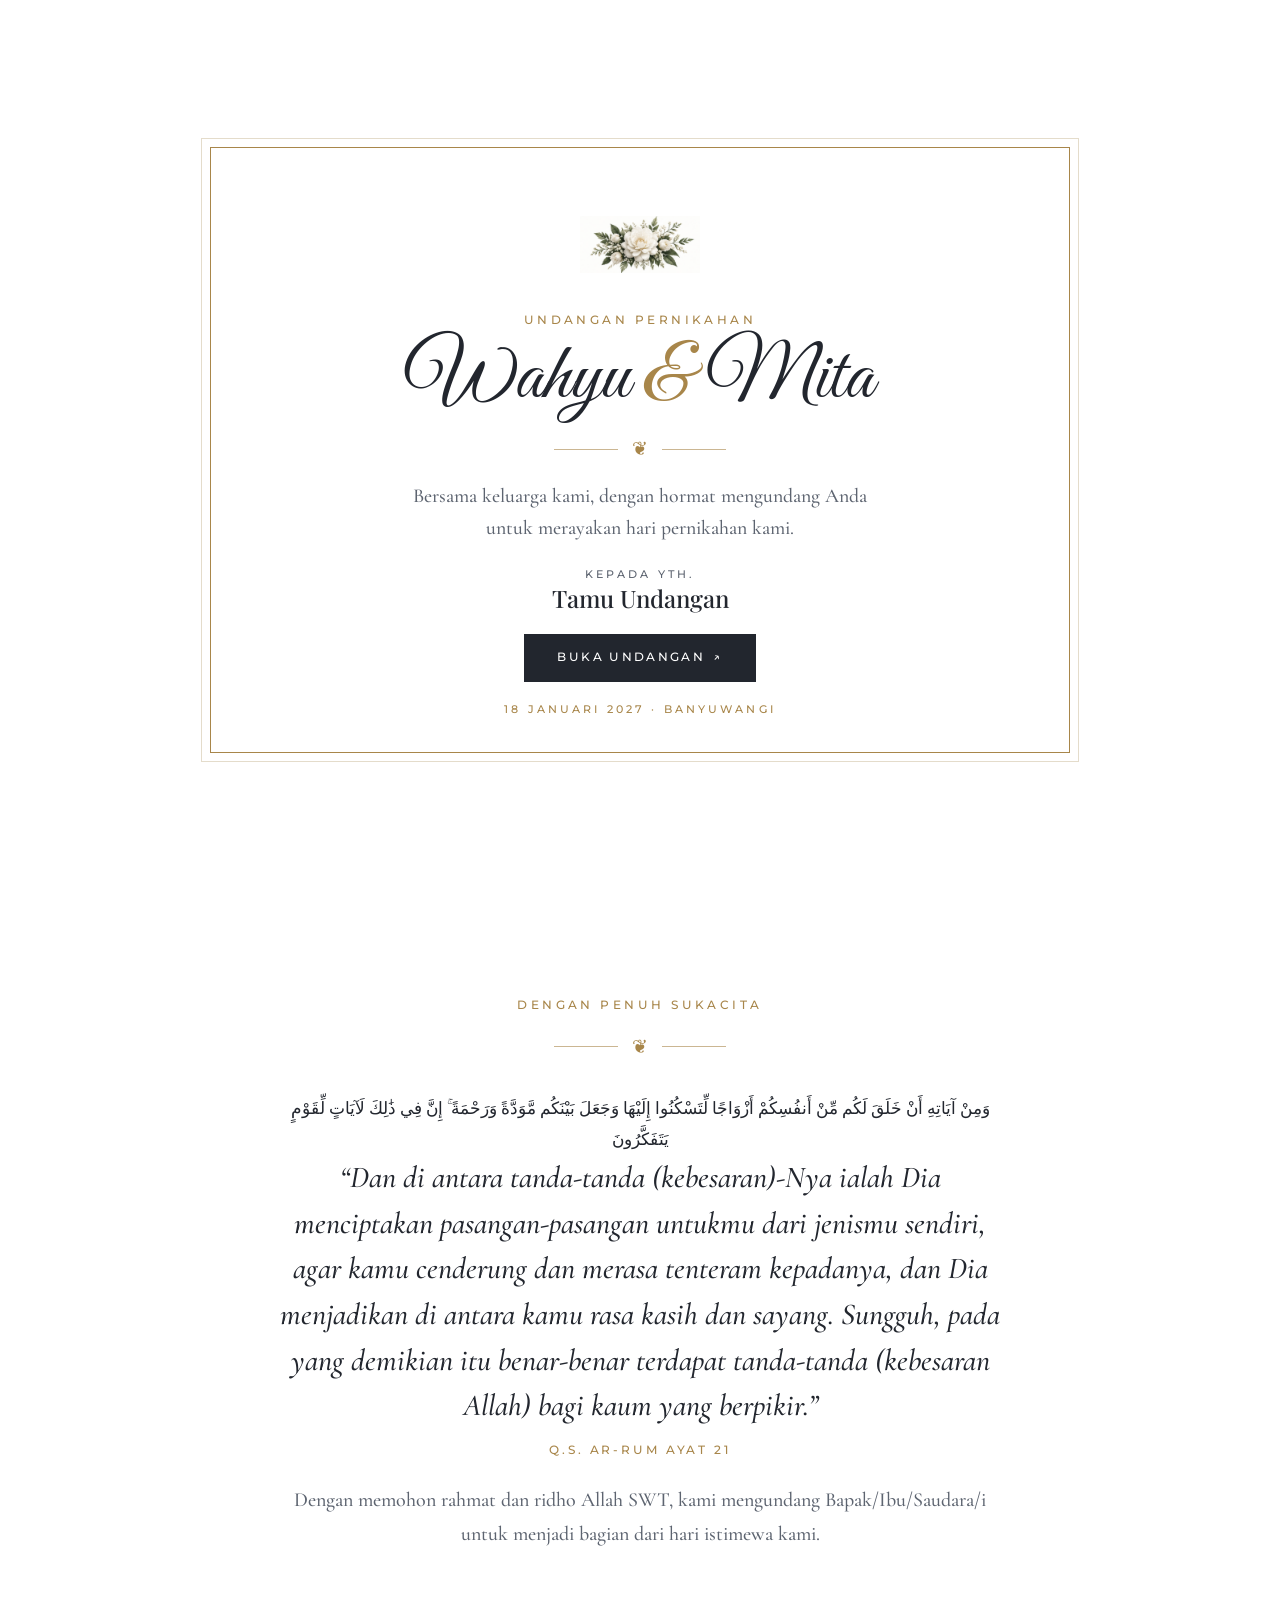
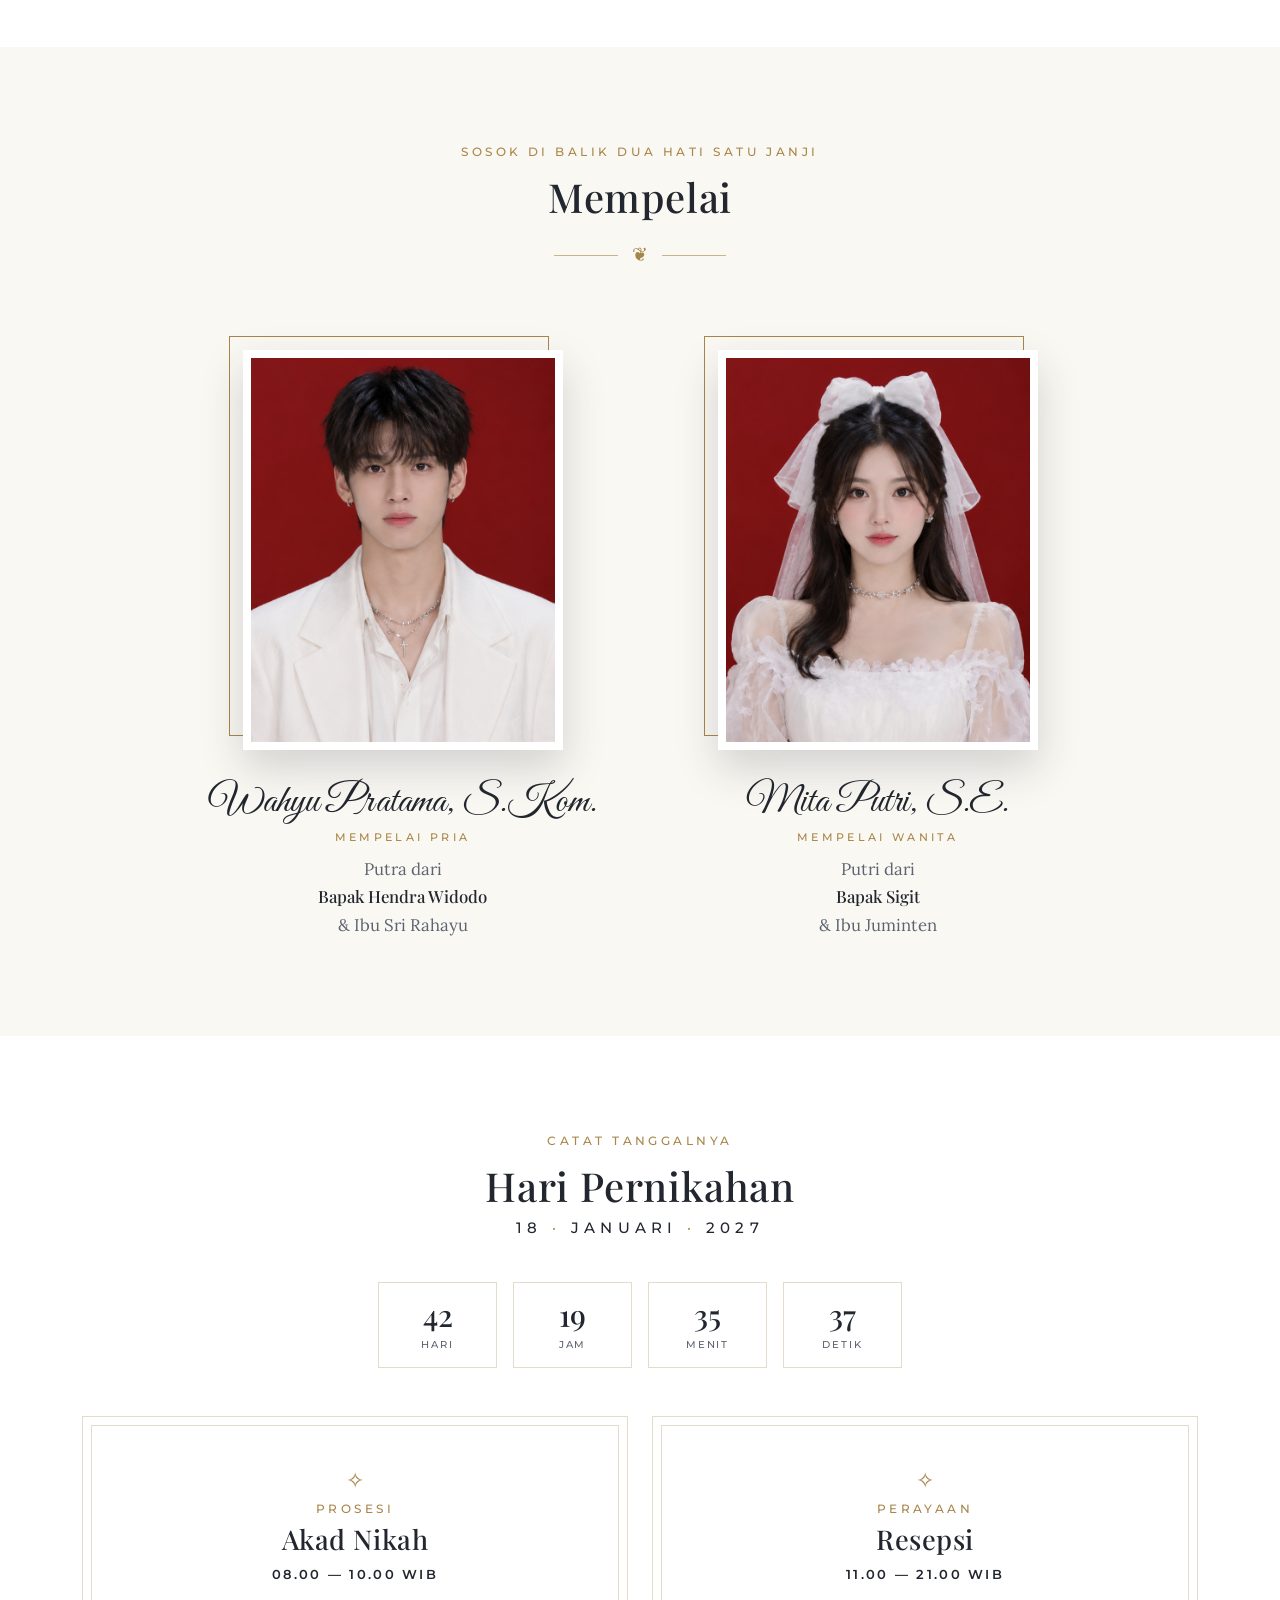
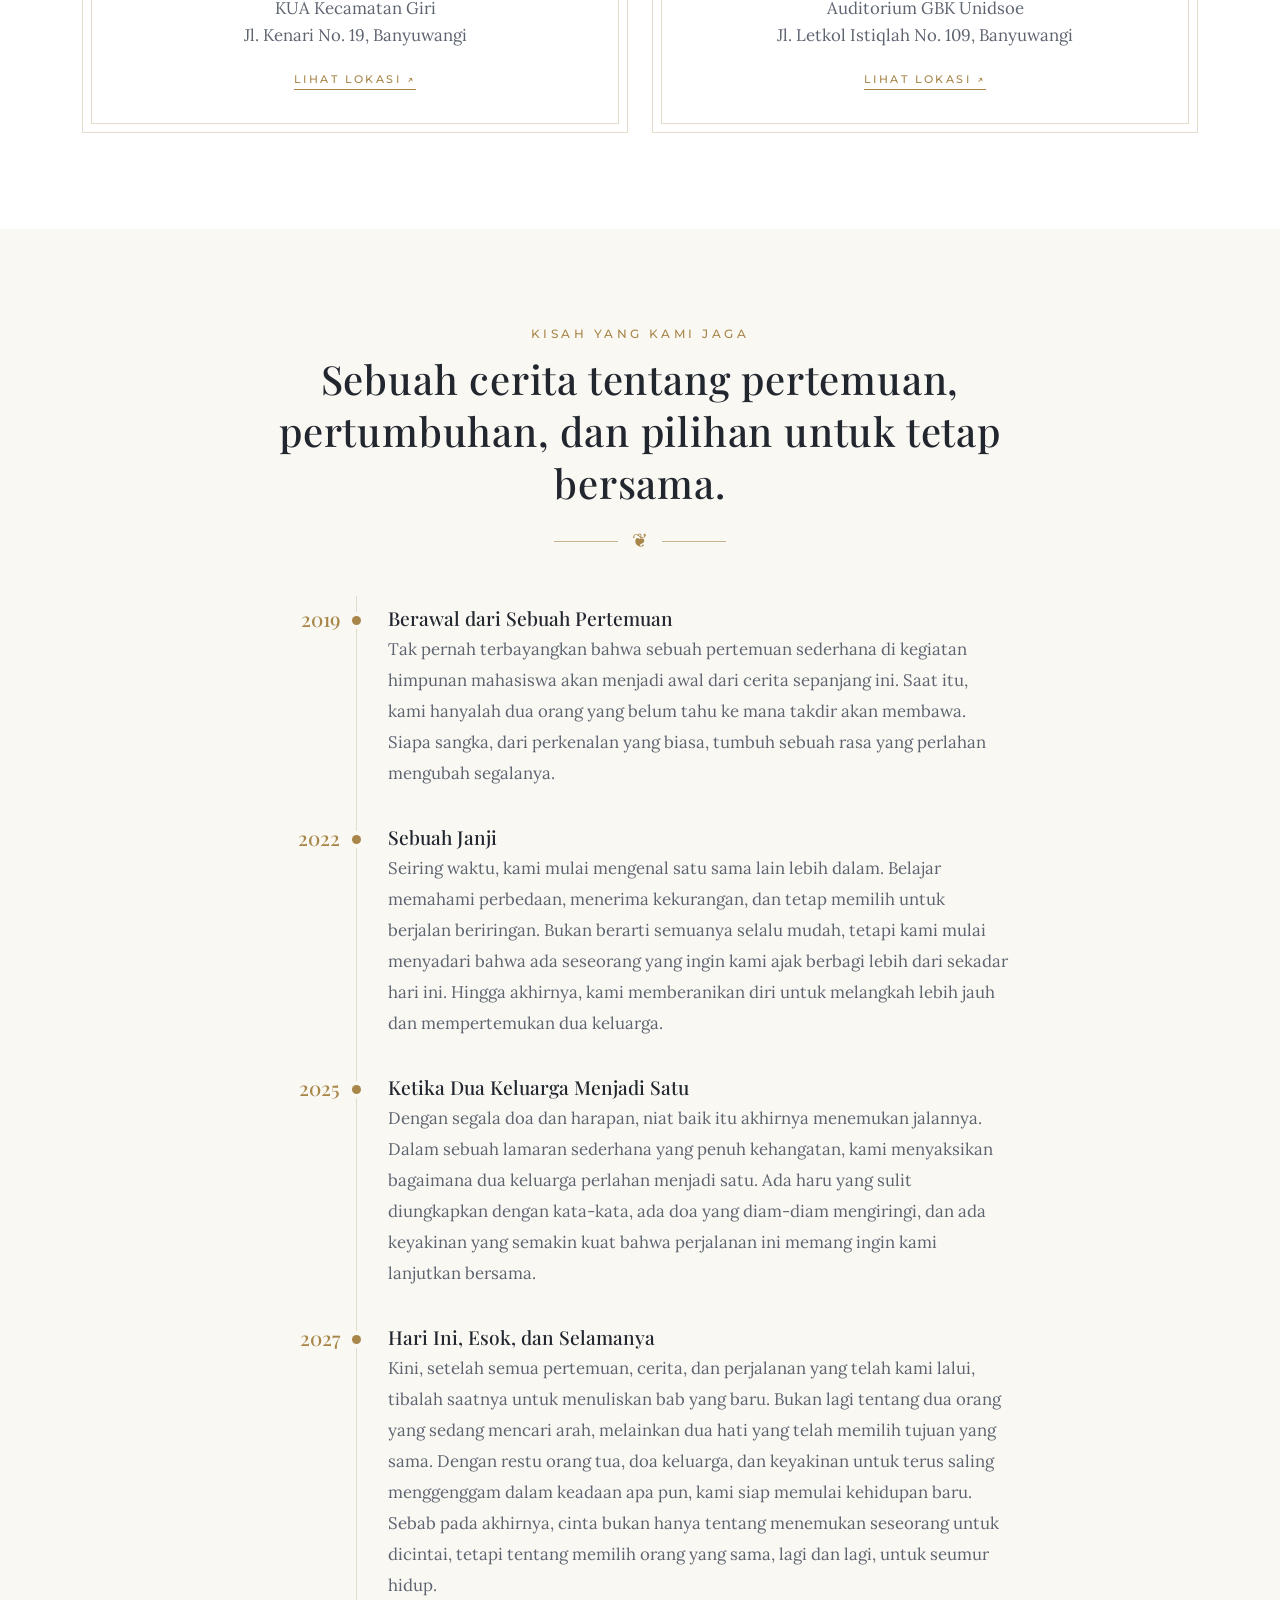
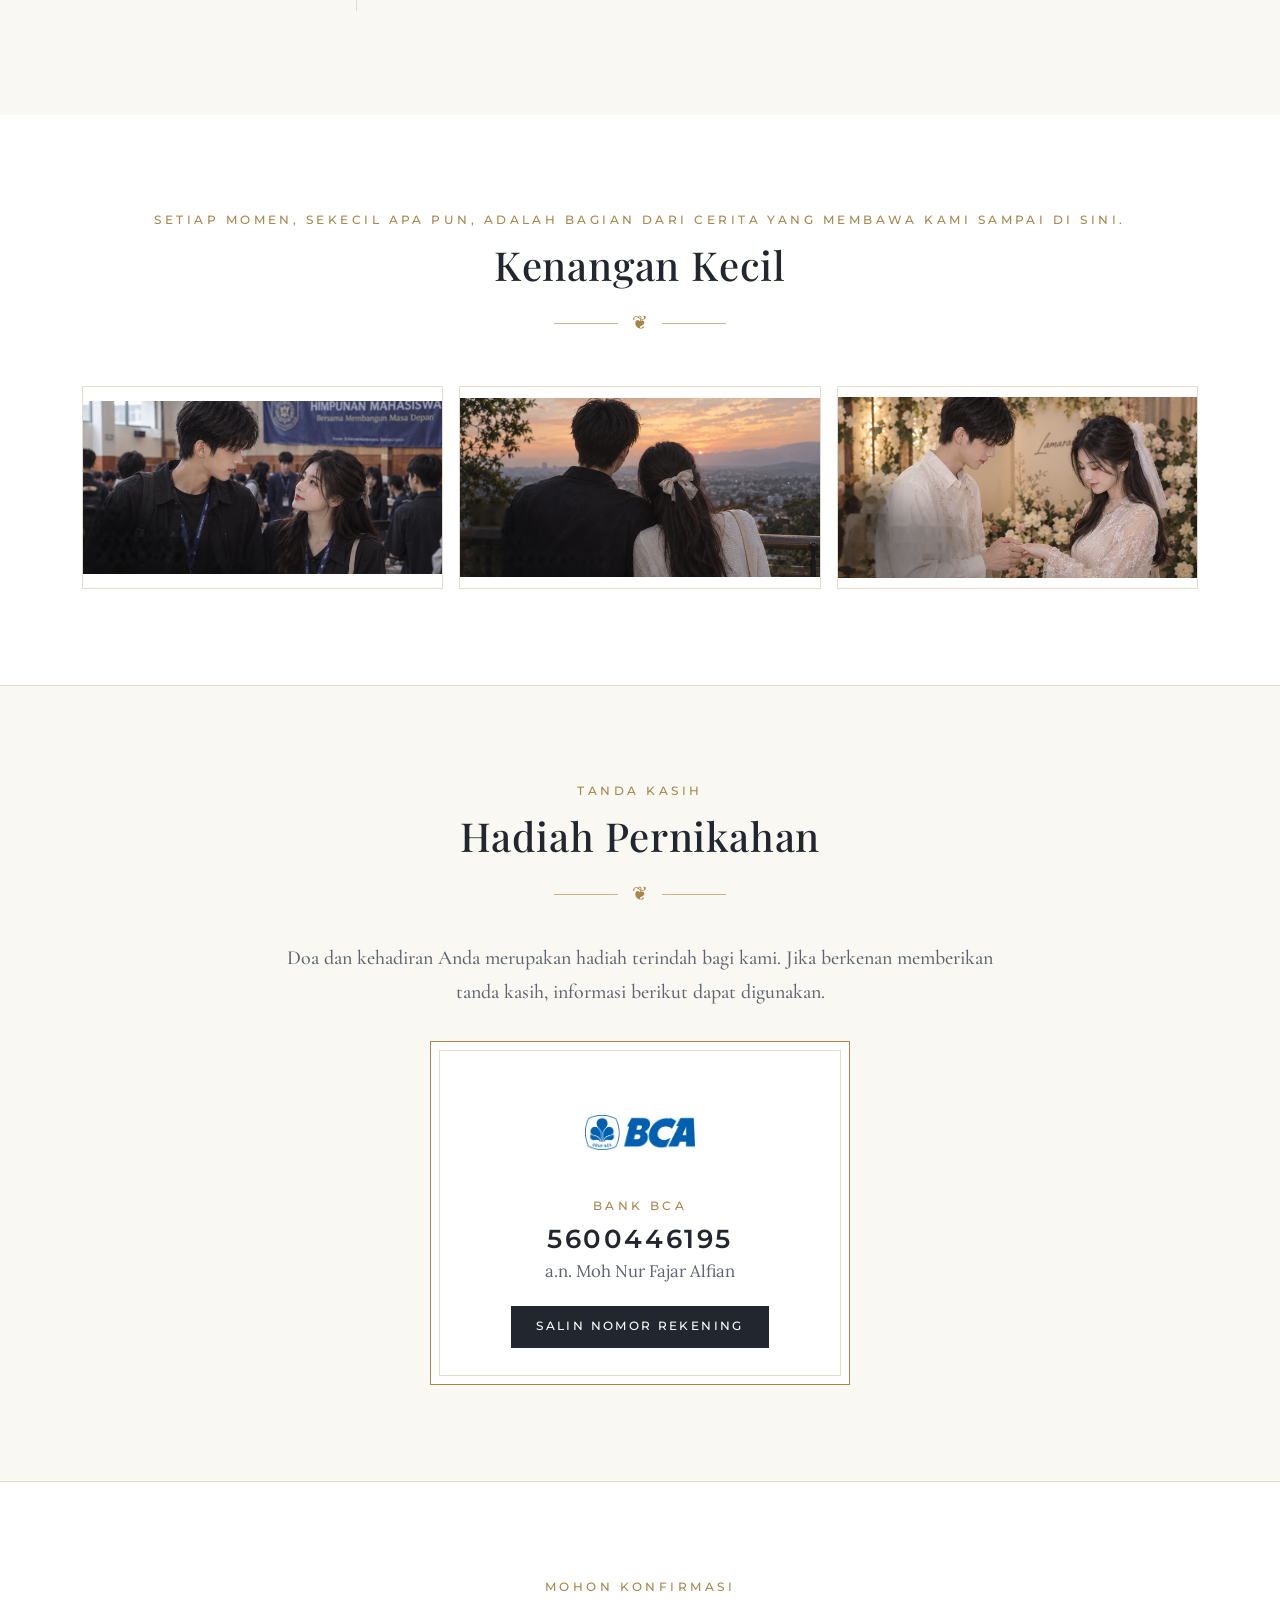
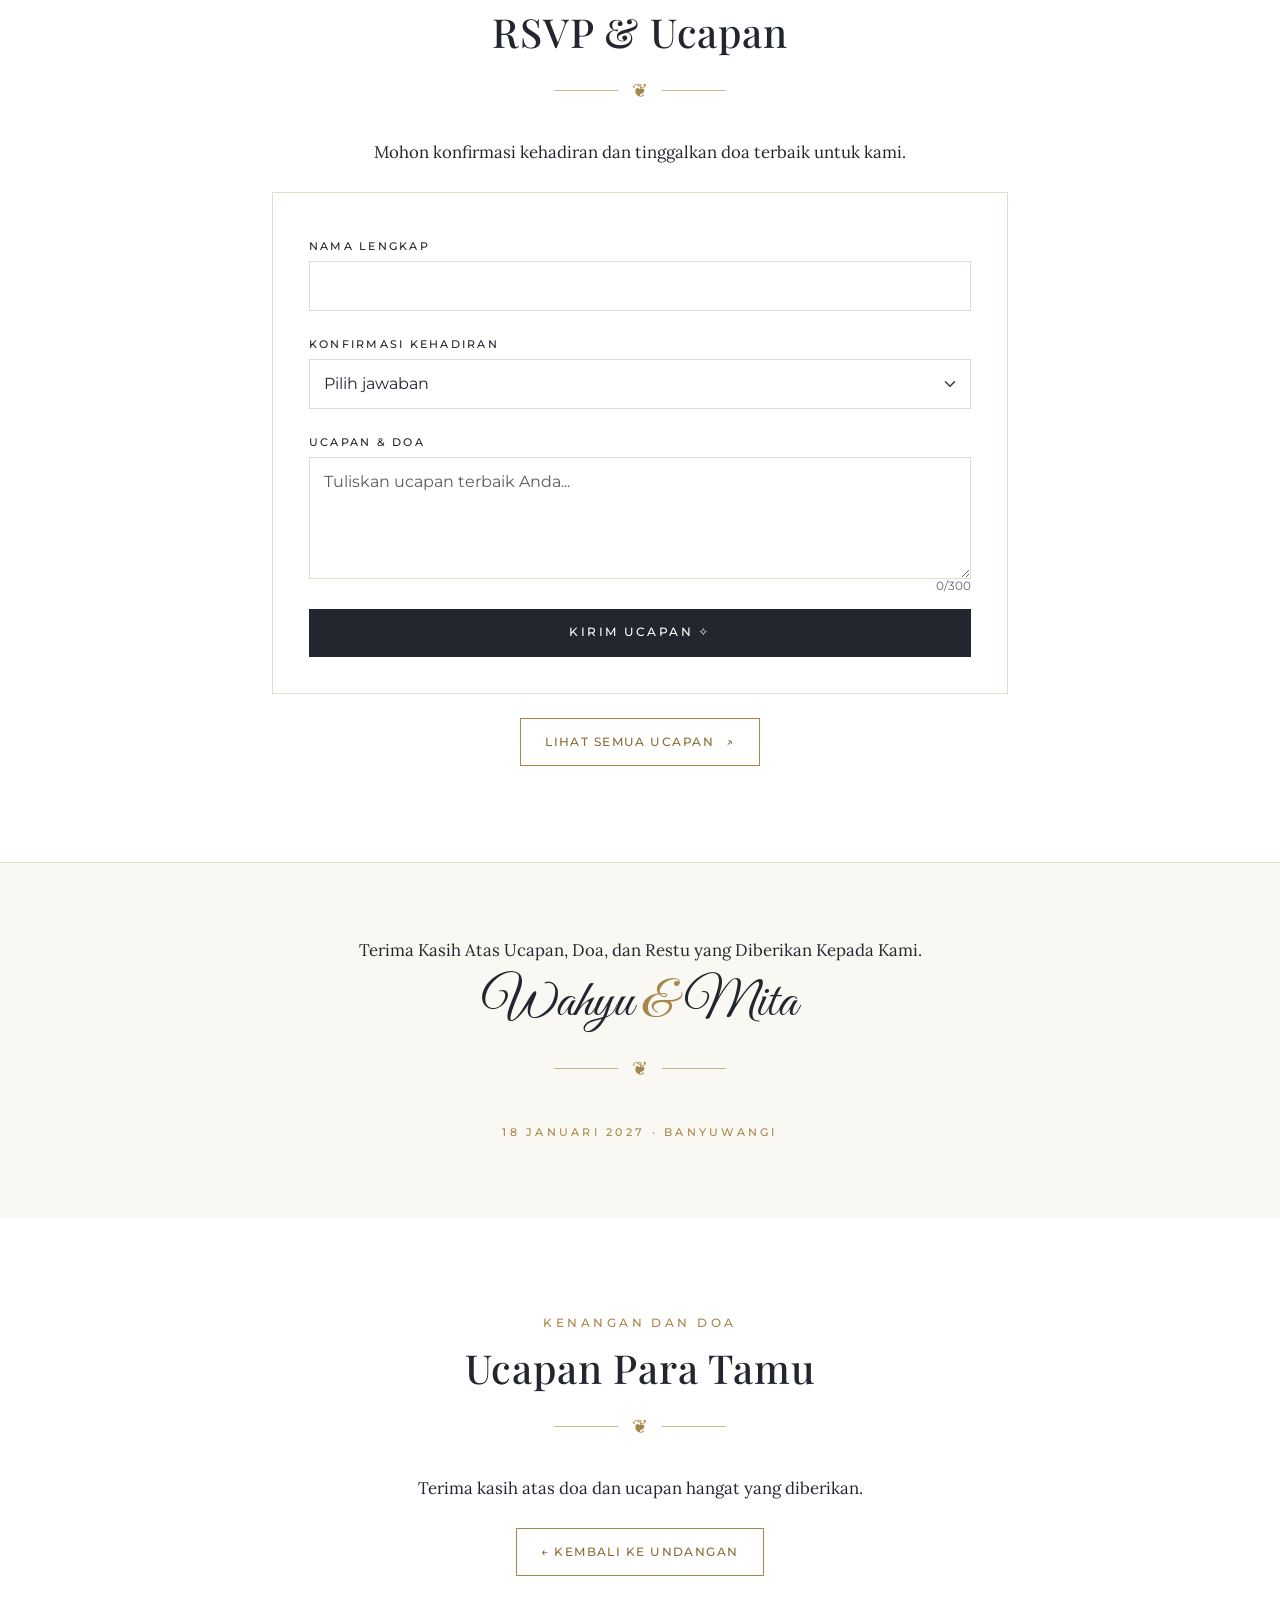
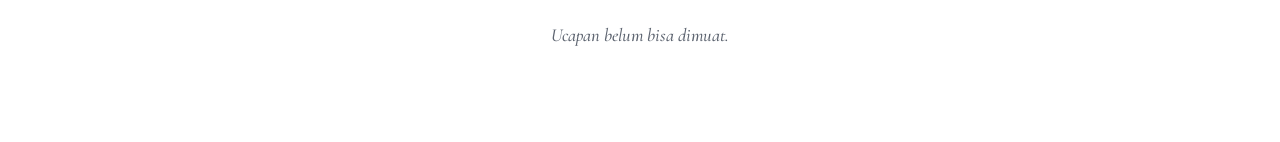
==== commit 8d86426c: "Update index.html" ====
--- a/index.html
+++ b/index.html
@@ -247,7 +247,7 @@
           <button class="btn btn-wm w-100" type="submit">Kirim Ucapan ✧</button>
         </form>
         <div class="text-center mt-4">
-          <a href="ucapan.html" class="guestbook-link">
+          <a href="ucapan.html" id="openWishes" class="guestbook-link">
             Lihat Semua Ucapan <span aria-hidden="true">↗</span>
           </a>
         </div>
@@ -262,6 +262,19 @@
     <small>18 JANUARI 2027 · BANYUWANGI</small>
   </footer>
 
+  <section id="wishesPage" class="section" aria-labelledby="wishesPageTitle">
+    <div class="container container-narrow">
+      <div class="text-center mb-5">
+        <p class="eyebrow">Kenangan dan Doa</p>
+        <h1 id="wishesPageTitle" class="title">Ucapan Para Tamu</h1>
+        <div class="ornament" aria-hidden="true"><span></span>❦<span></span></div>
+        <p>Terima kasih atas doa dan ucapan hangat yang diberikan.</p>
+        <a href="index.html#rsvp" id="backToInvite" class="guestbook-link mt-4">← Kembali ke Undangan</a>
+      </div>
+      <div id="wishes" class="wishes-list" aria-live="polite"></div>
+    </div>
+  </section>
+
   <div class="modal fade" id="lightbox" tabindex="-1" aria-label="Pratinjau foto" aria-hidden="true">
     <div class="modal-dialog modal-dialog-centered modal-lg">
       <div class="modal-content lightbox-content">
